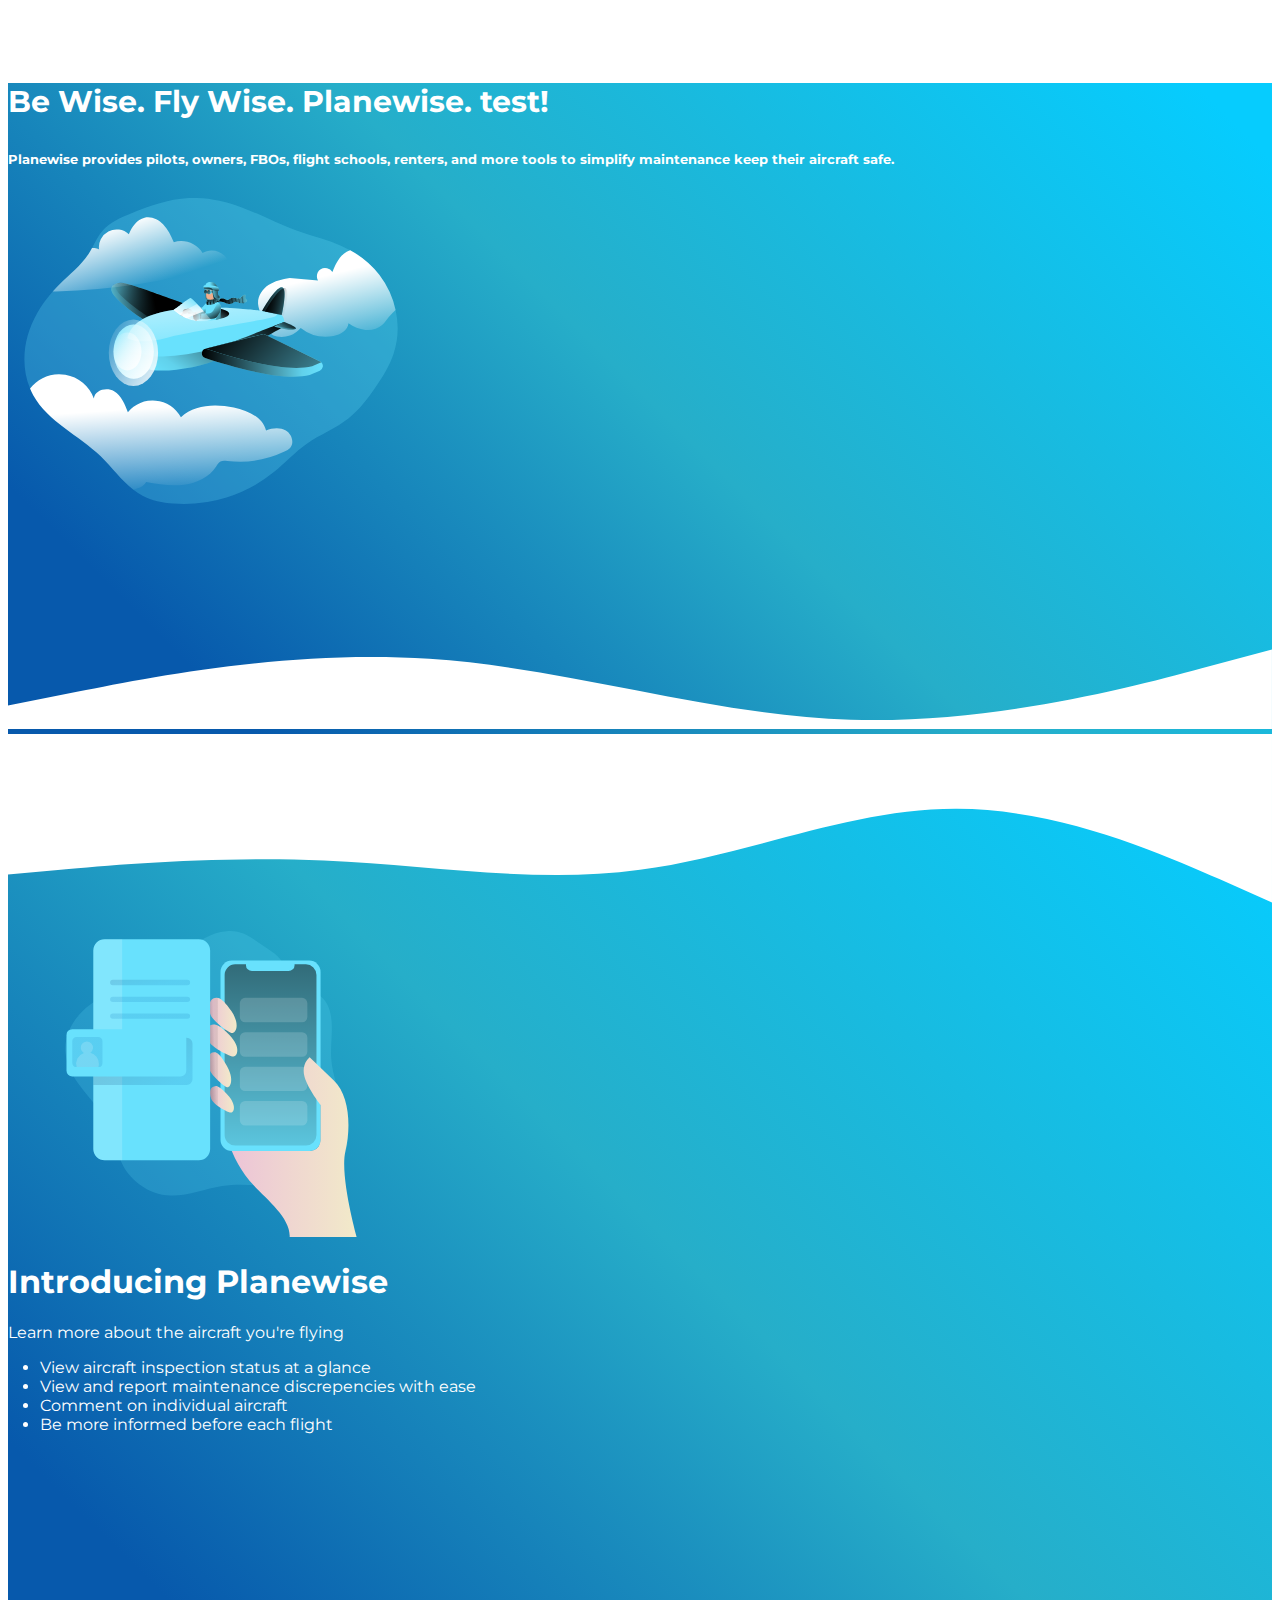
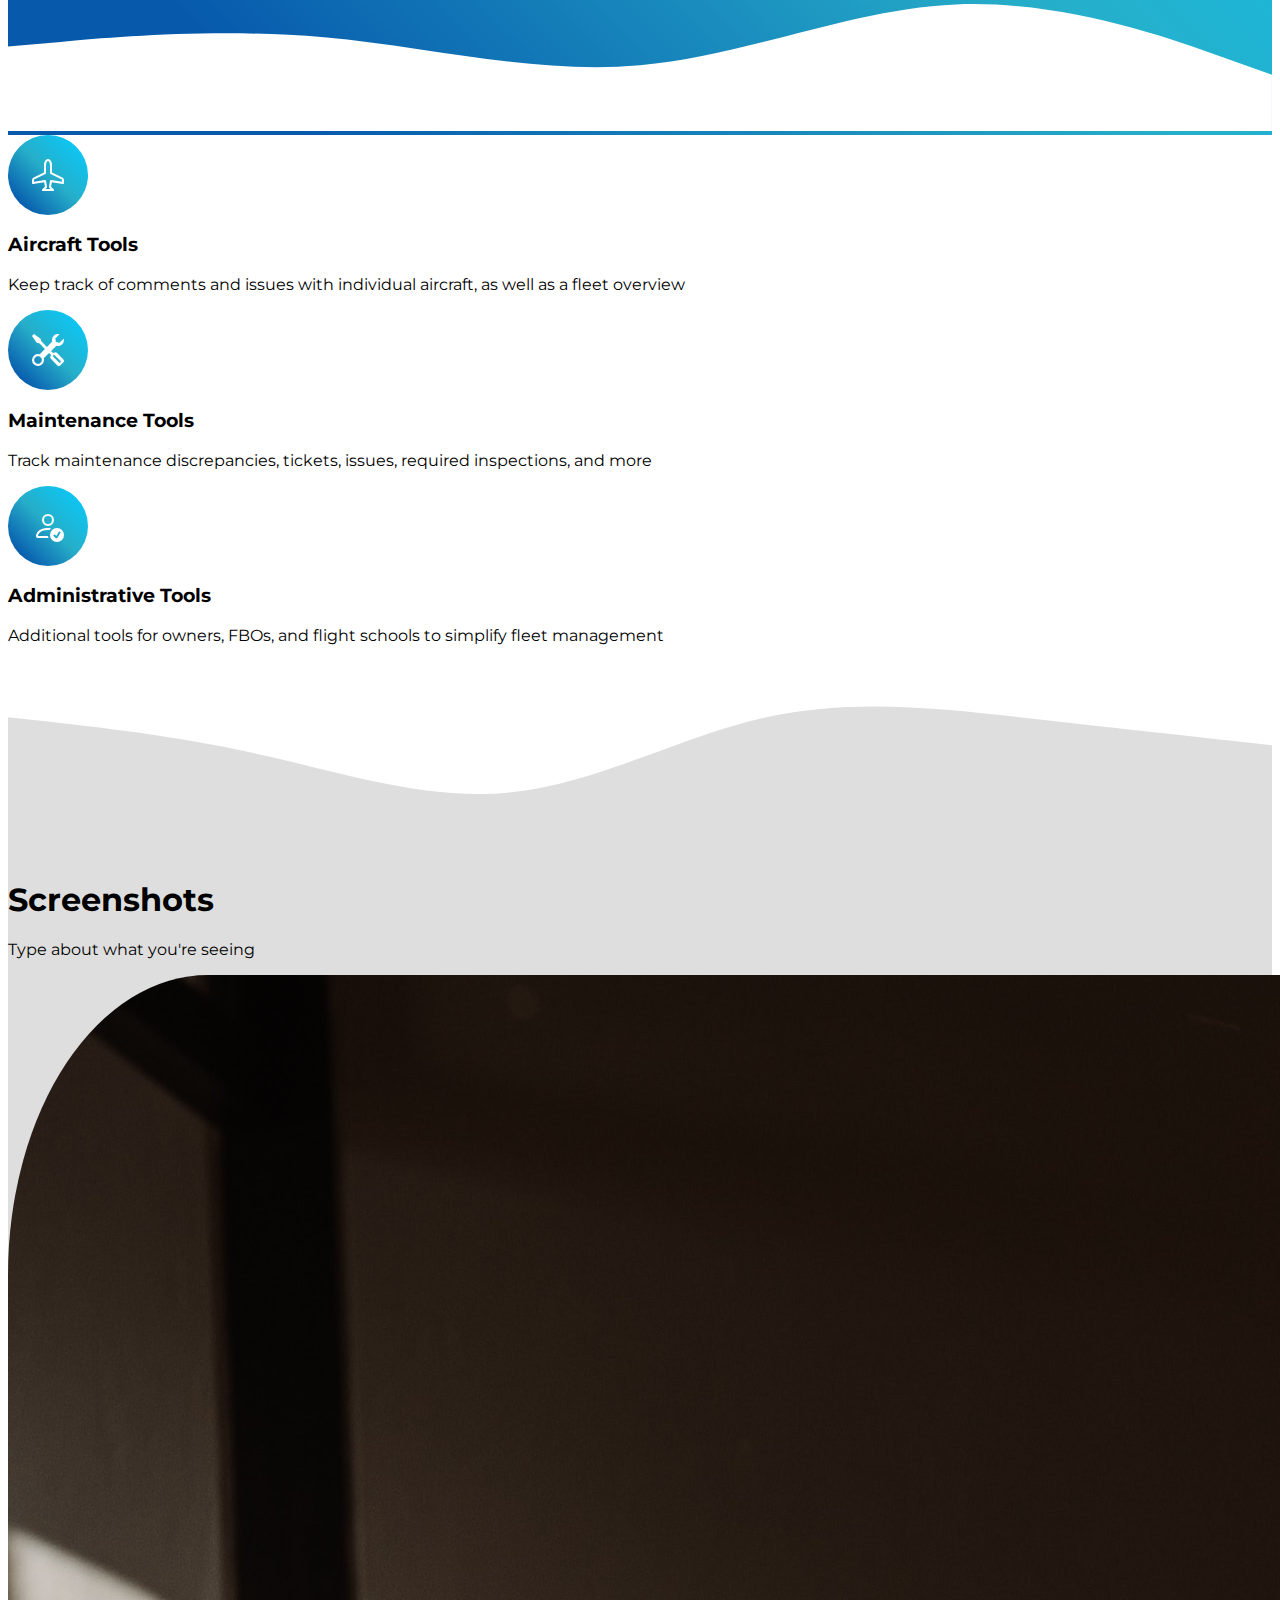
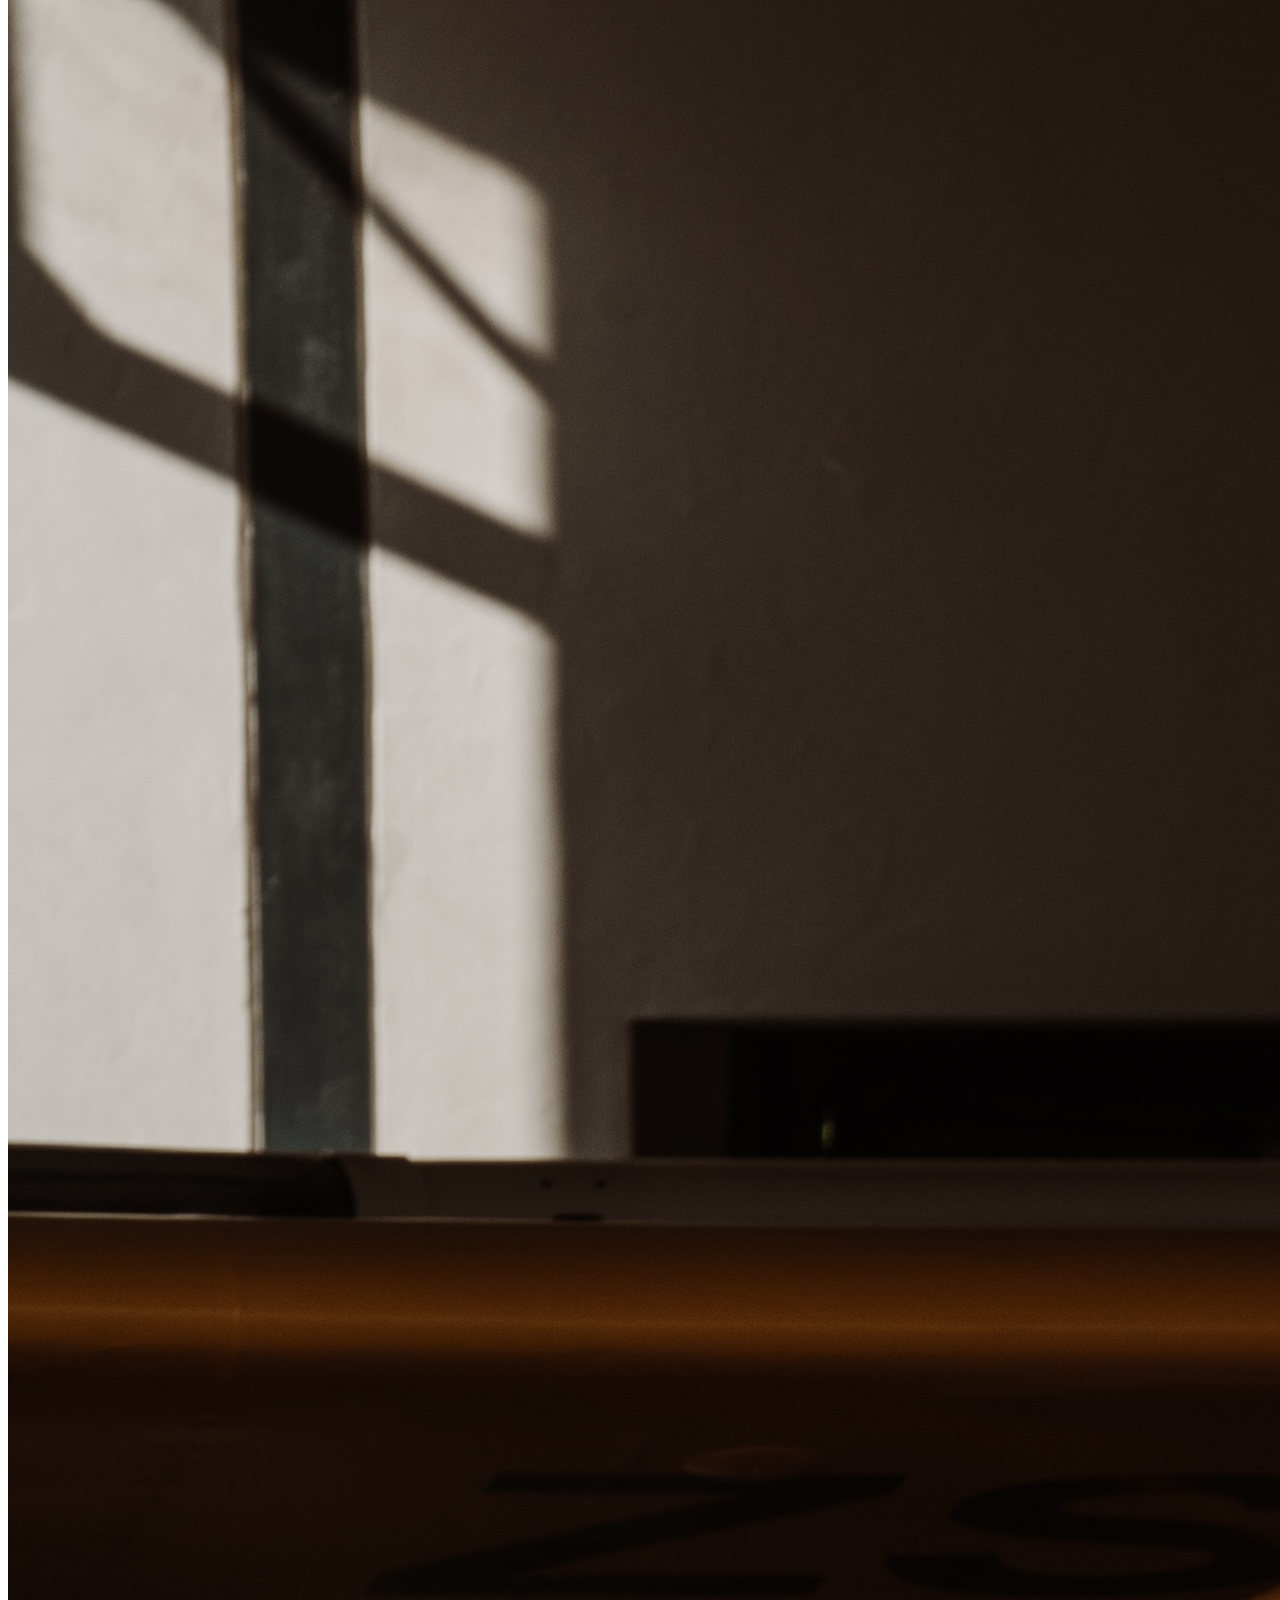
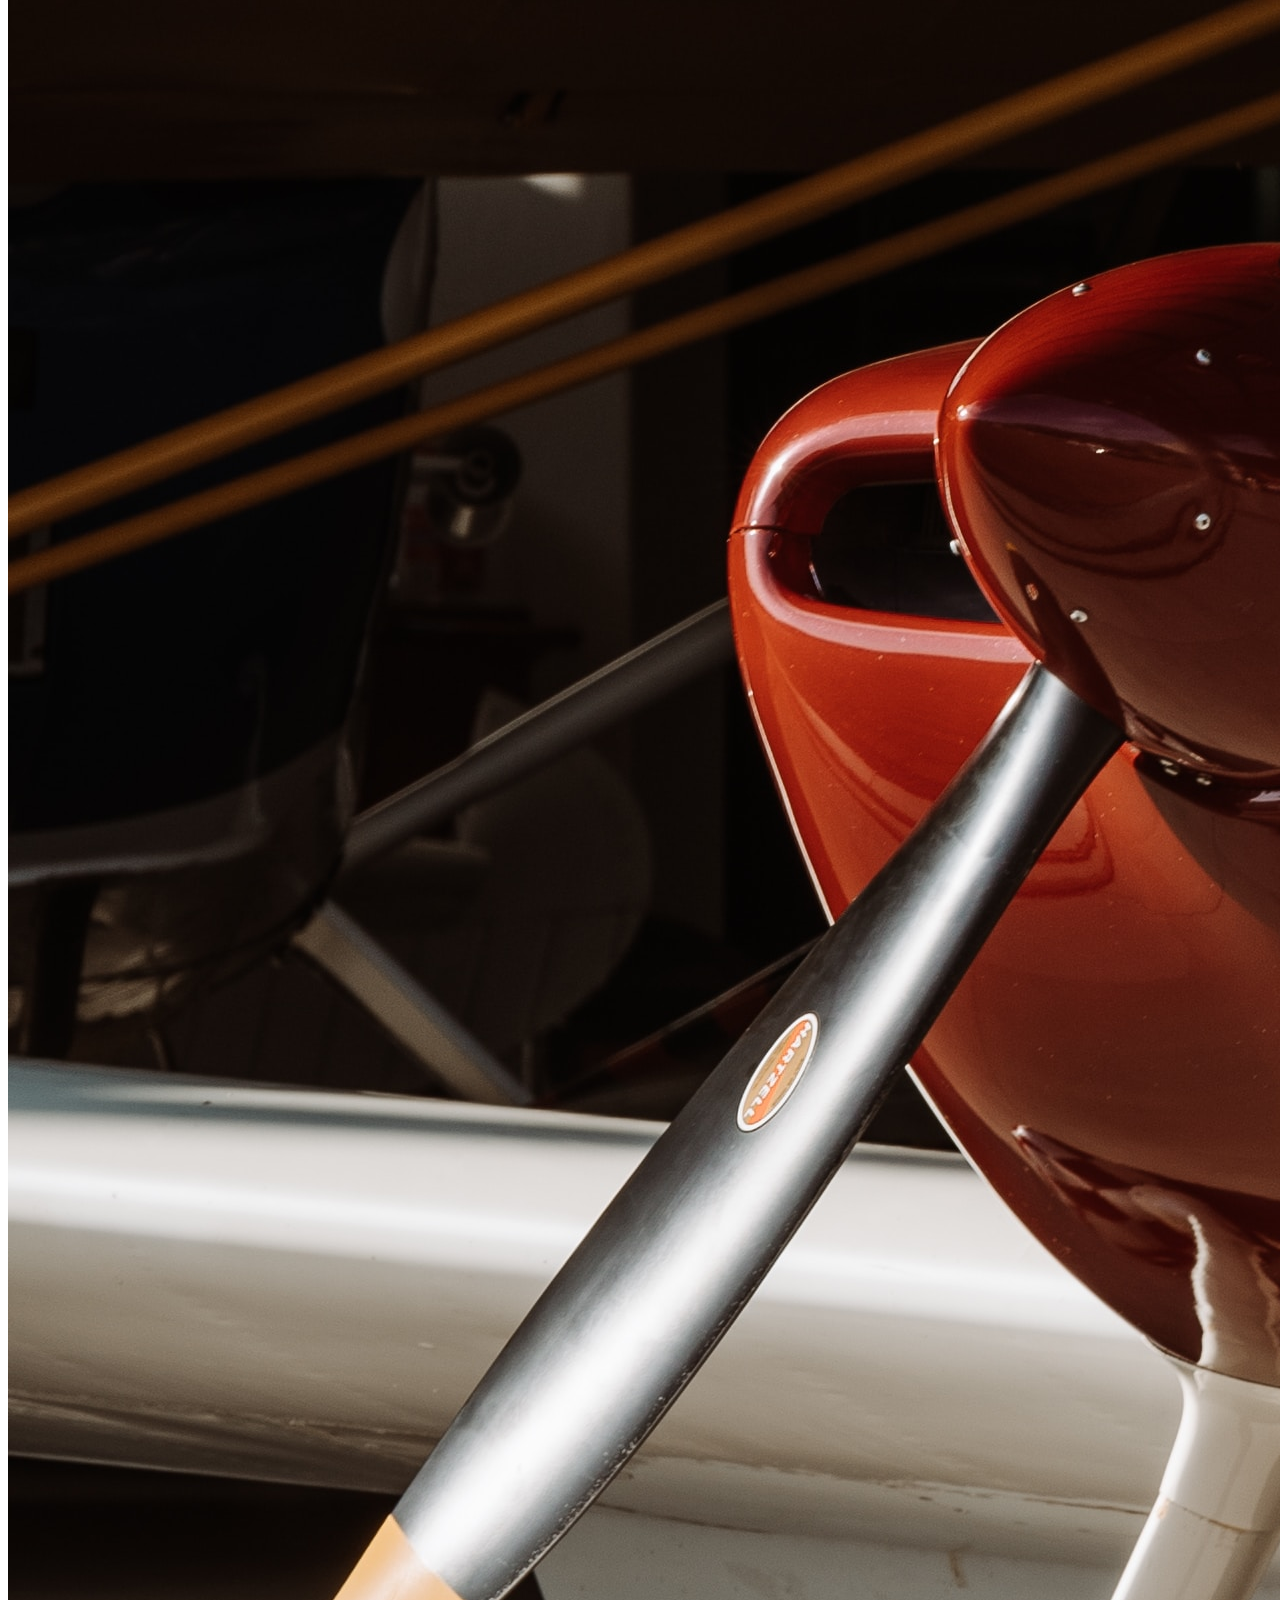
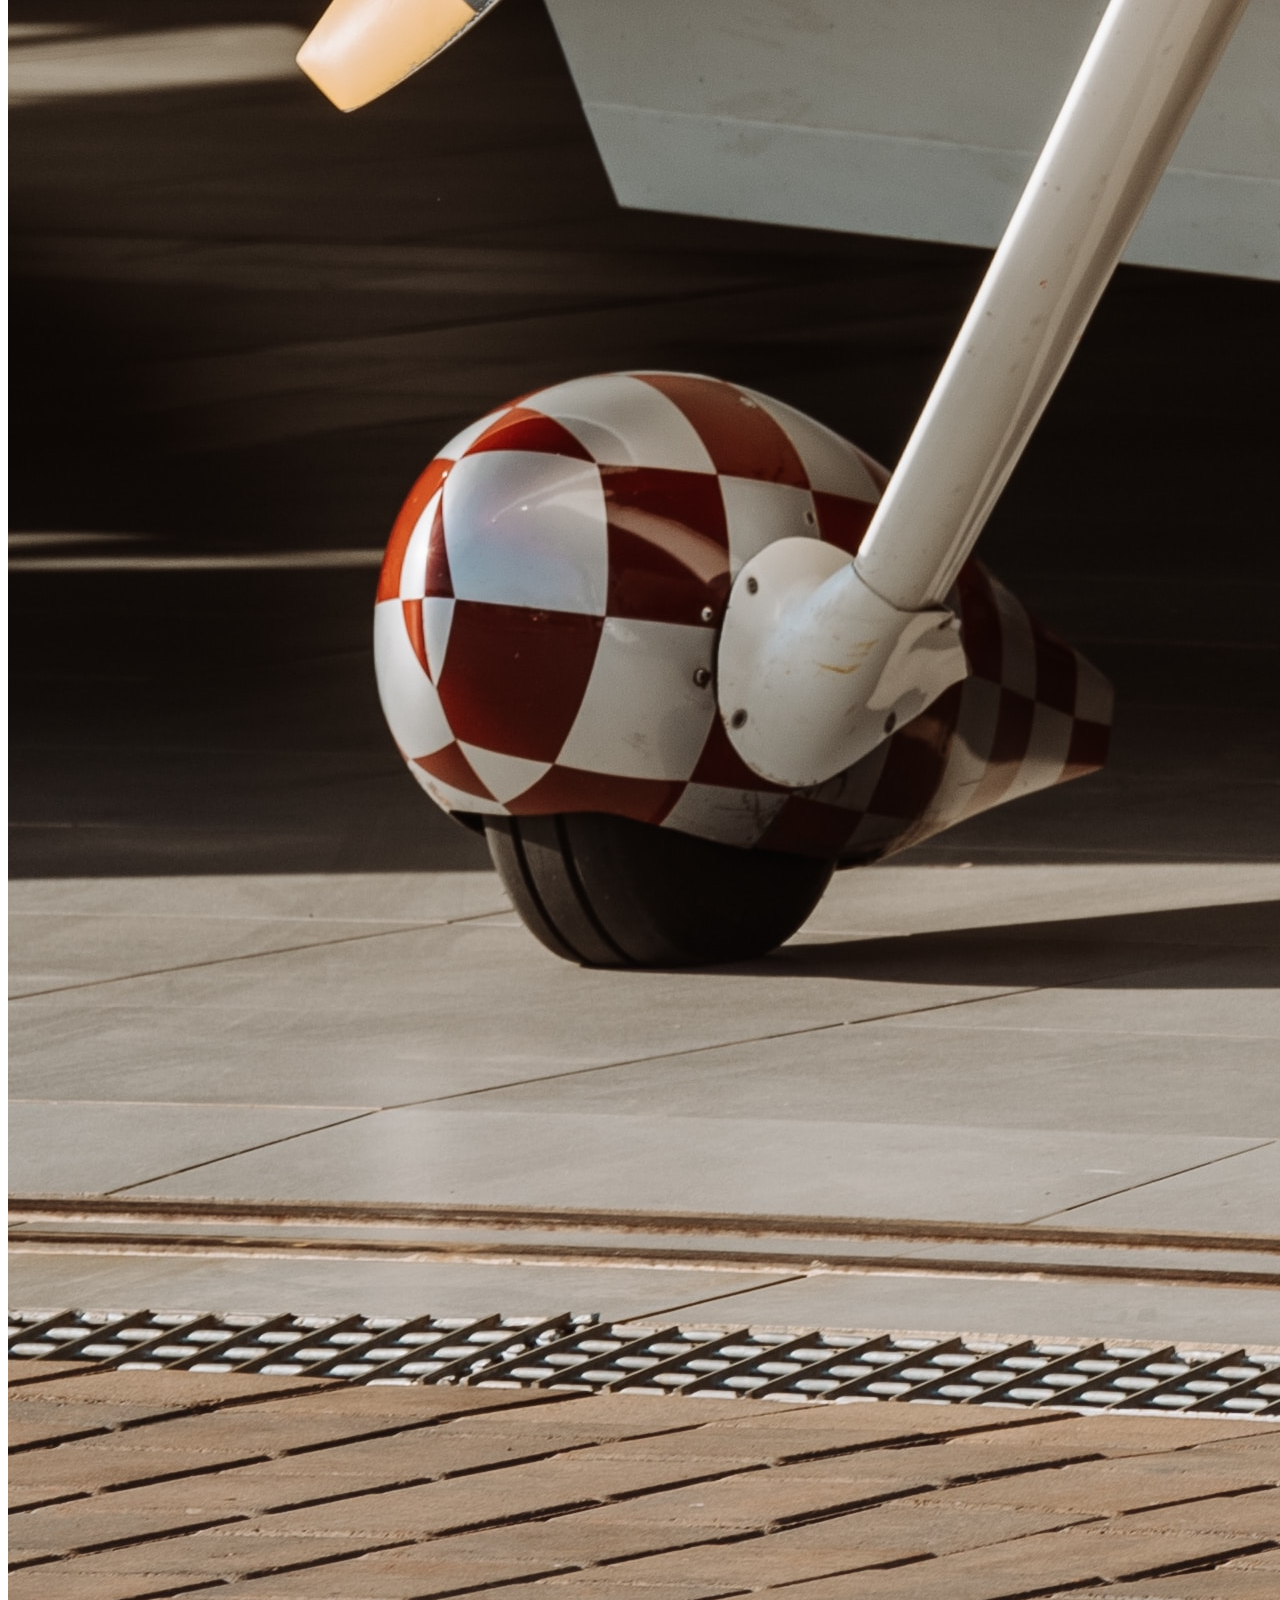
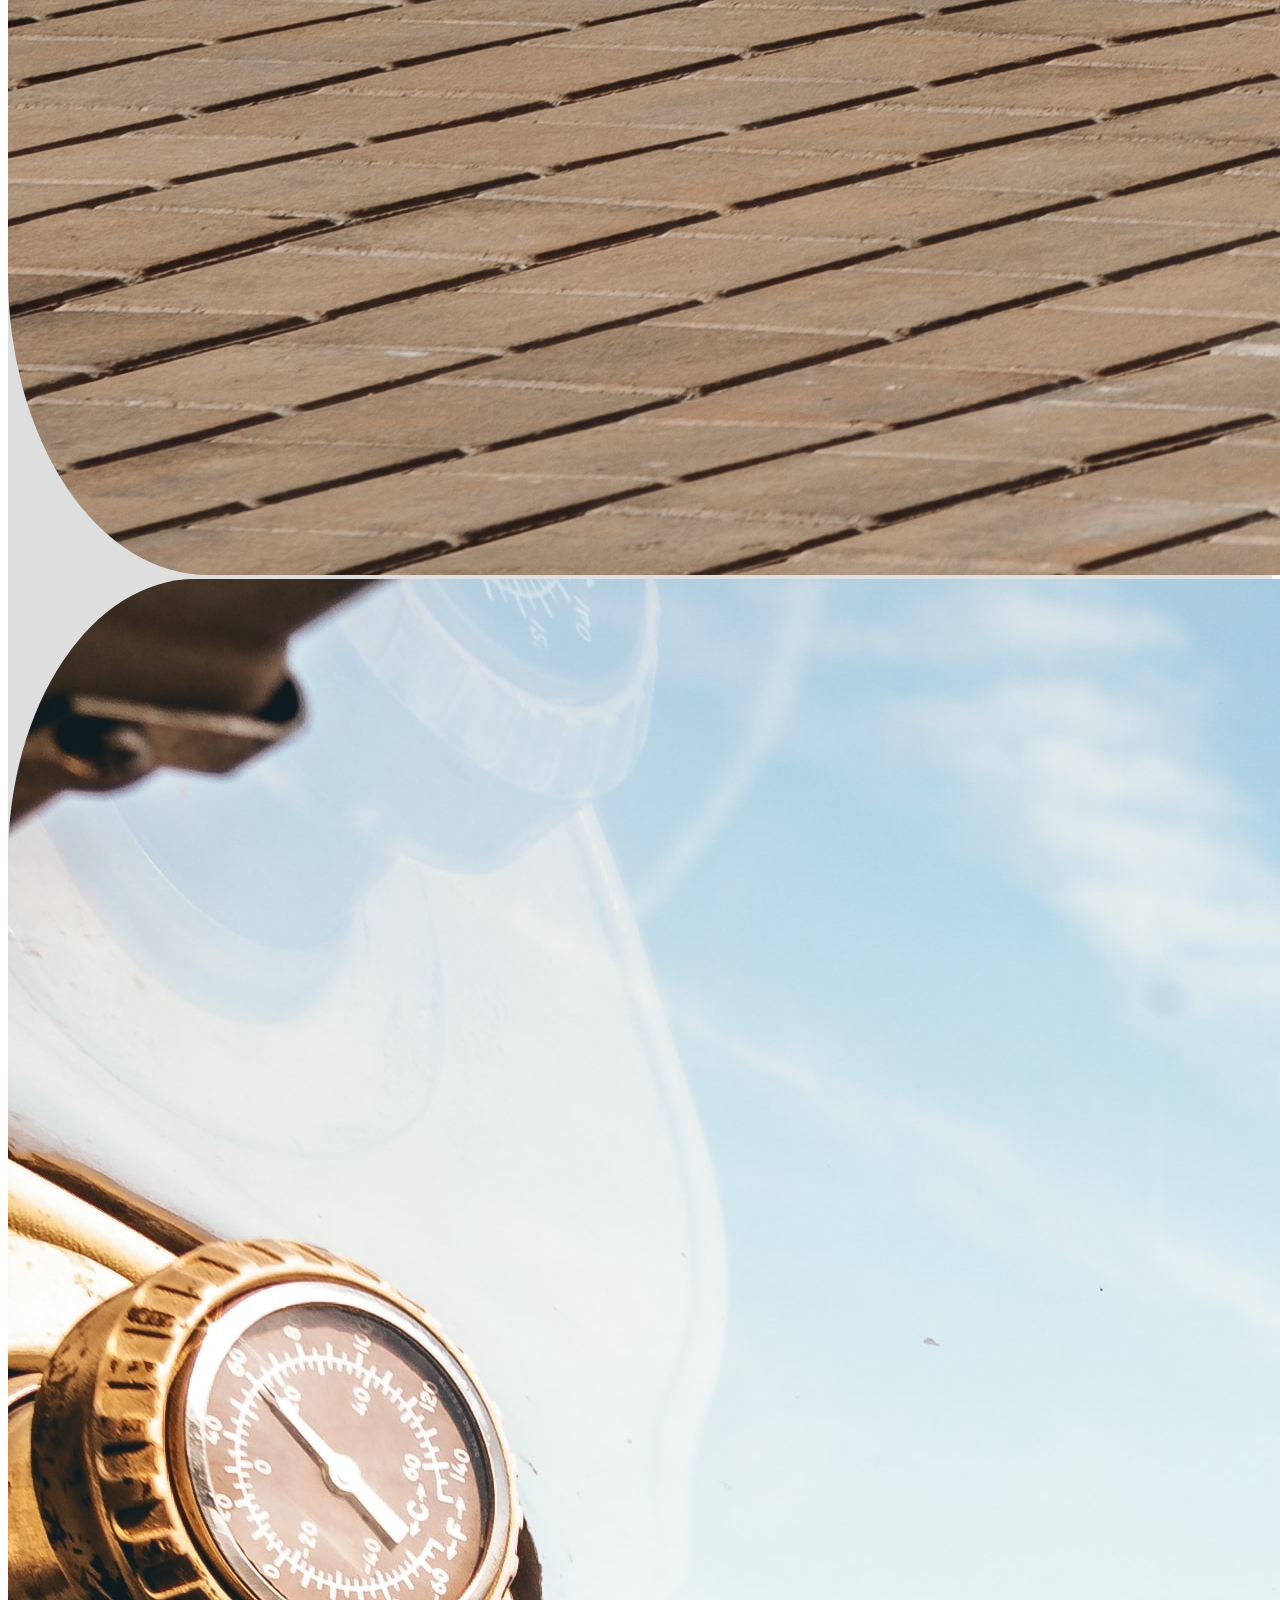
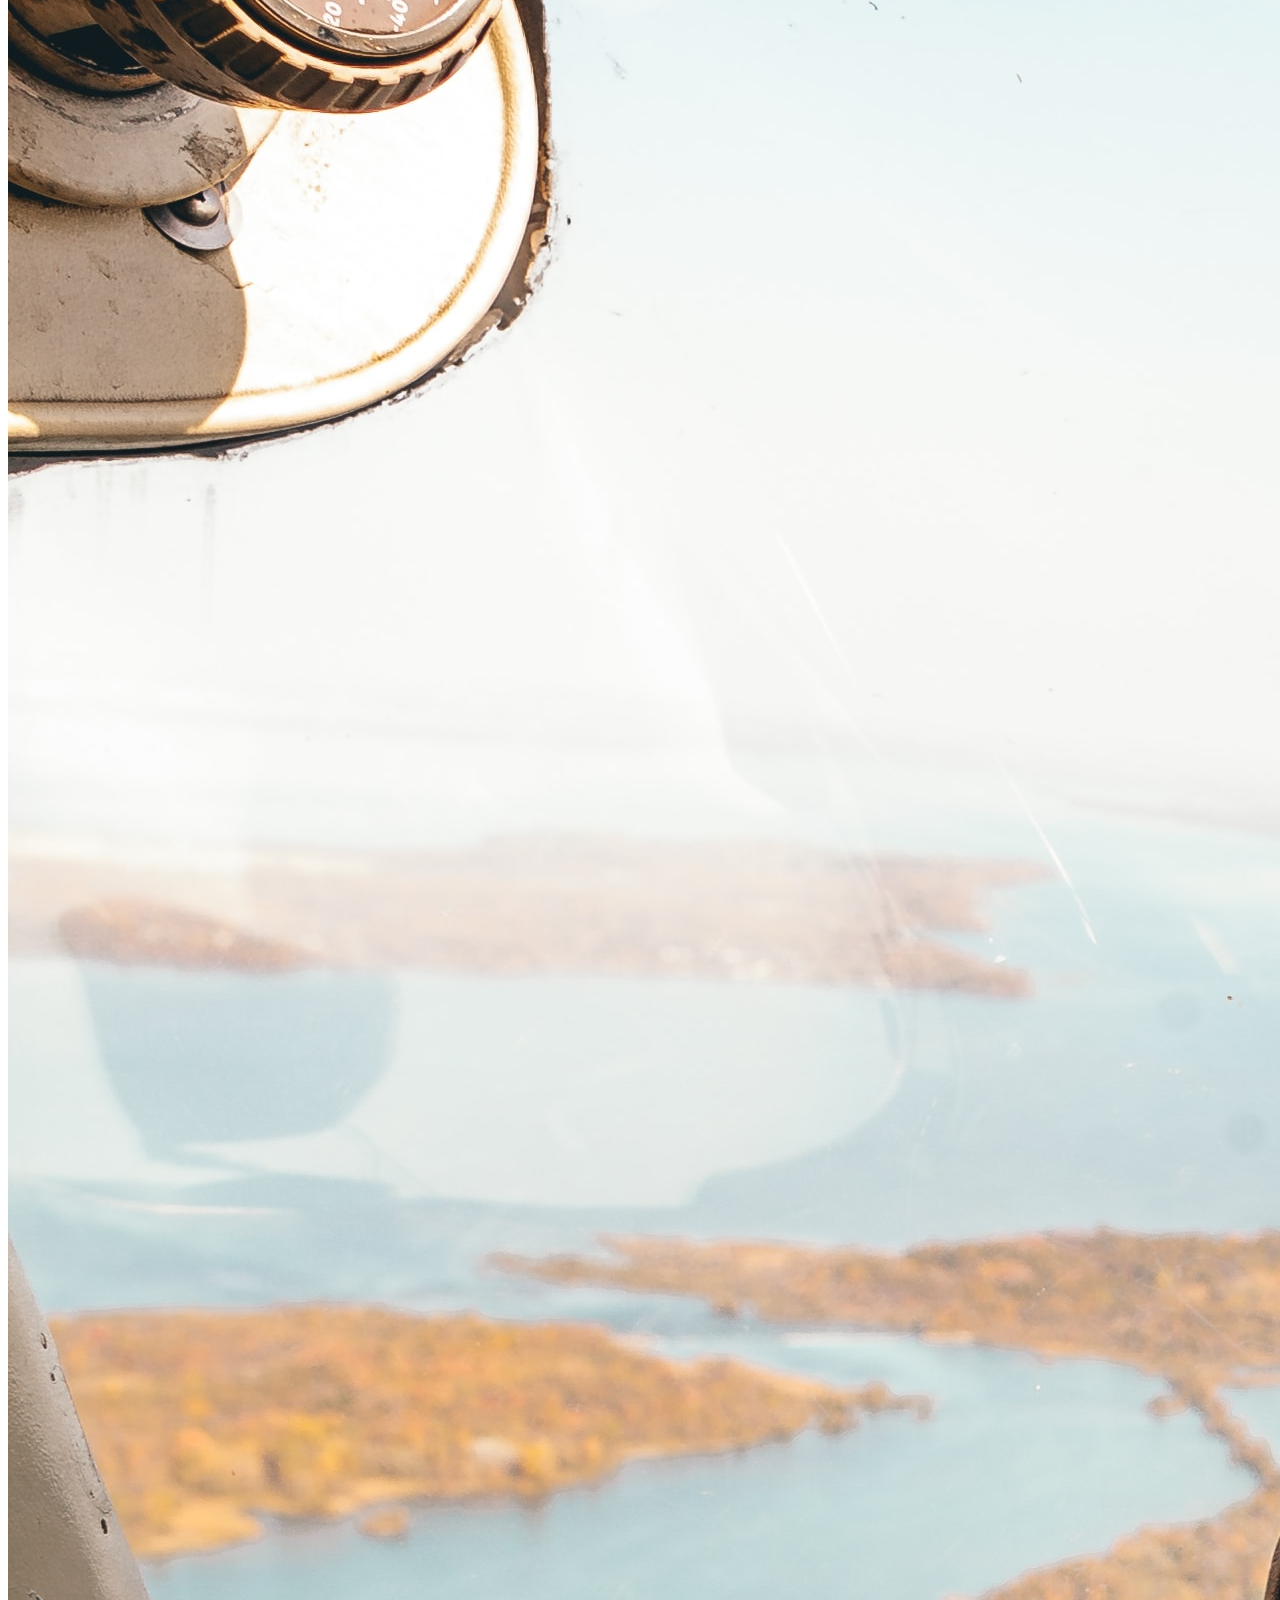
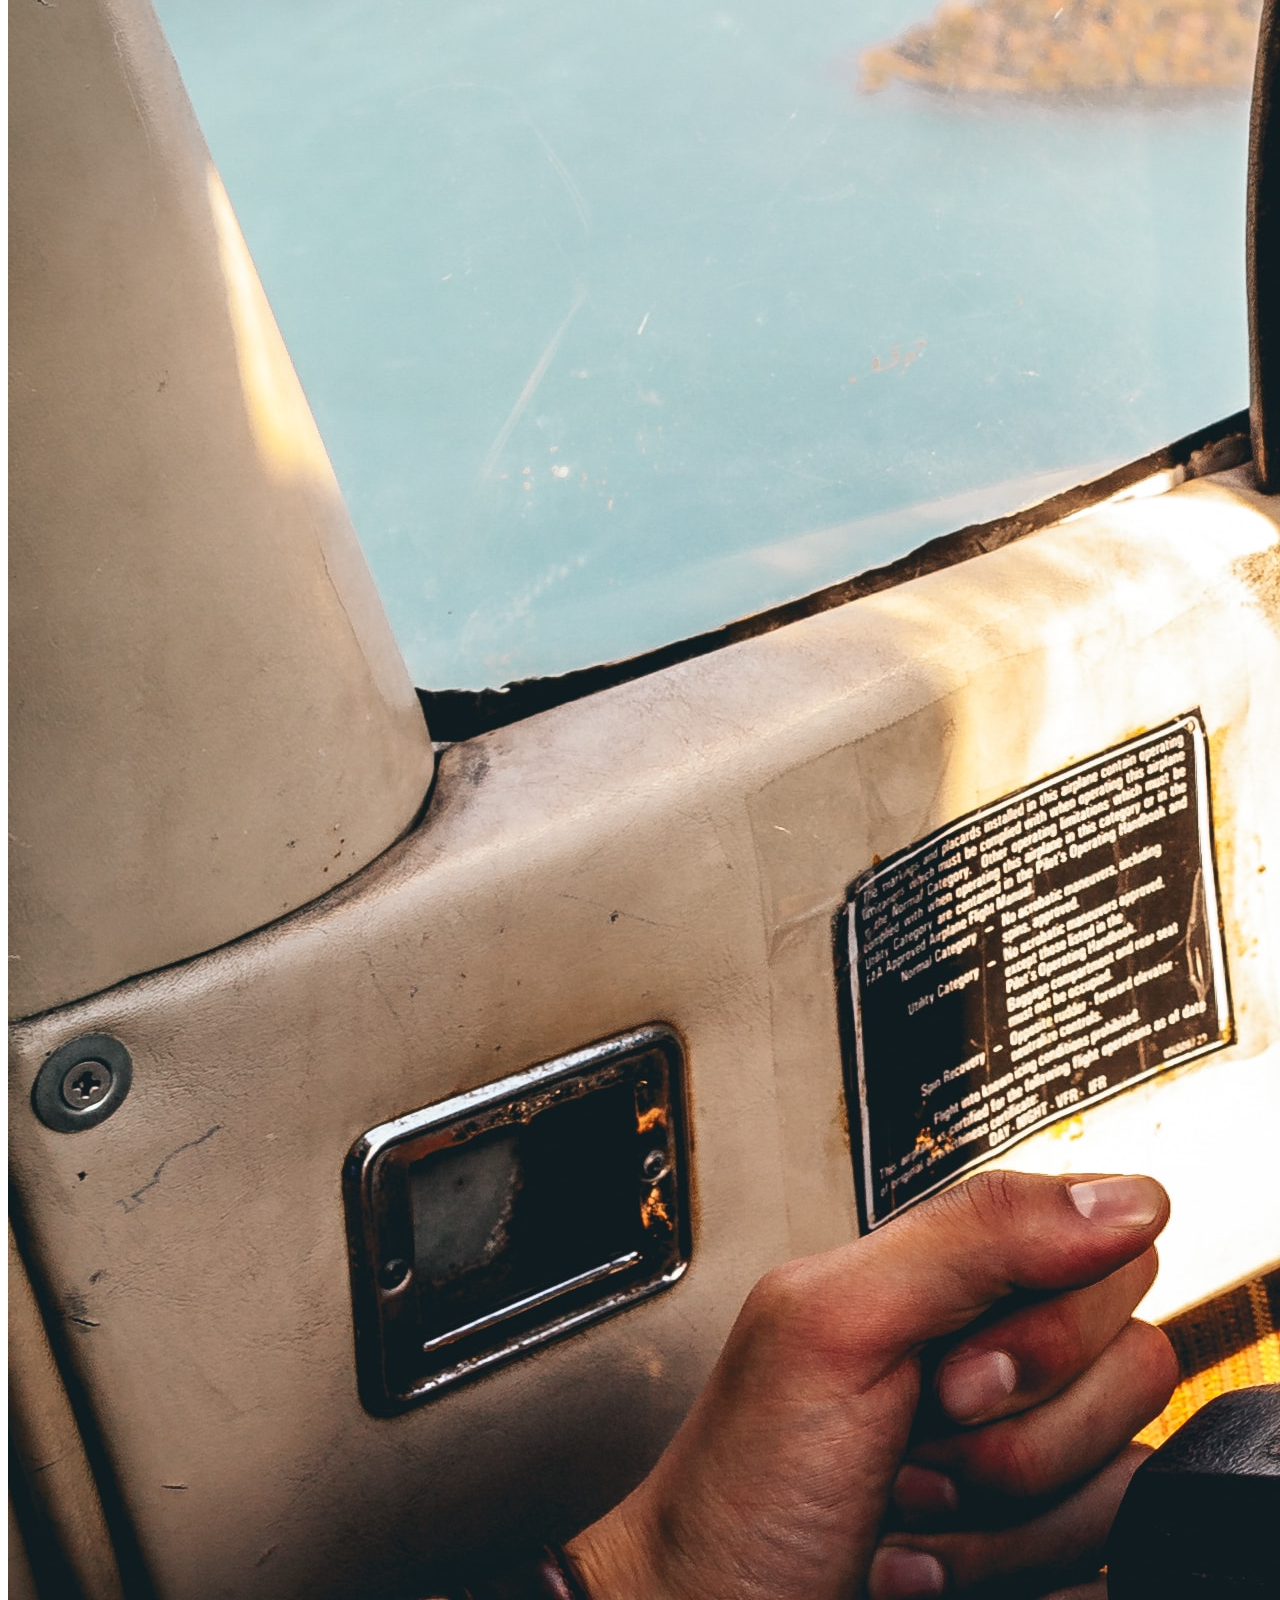
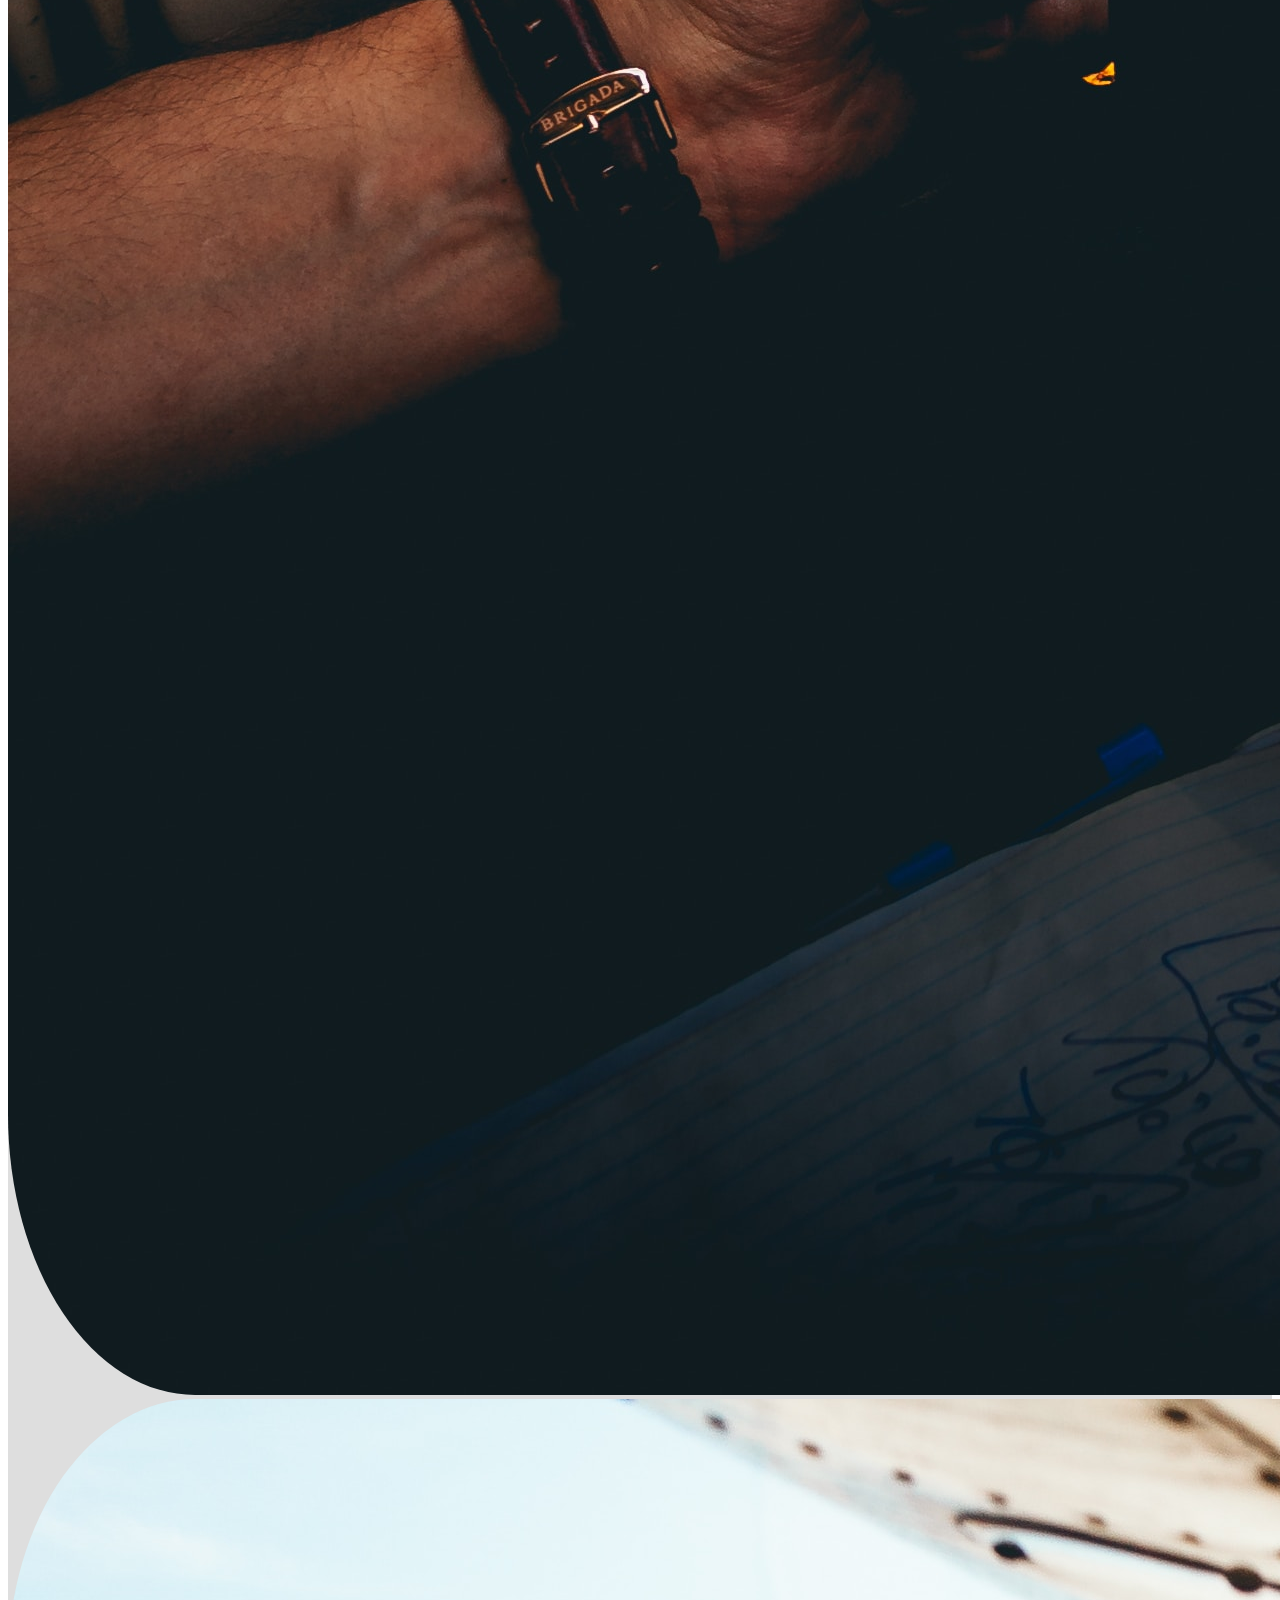
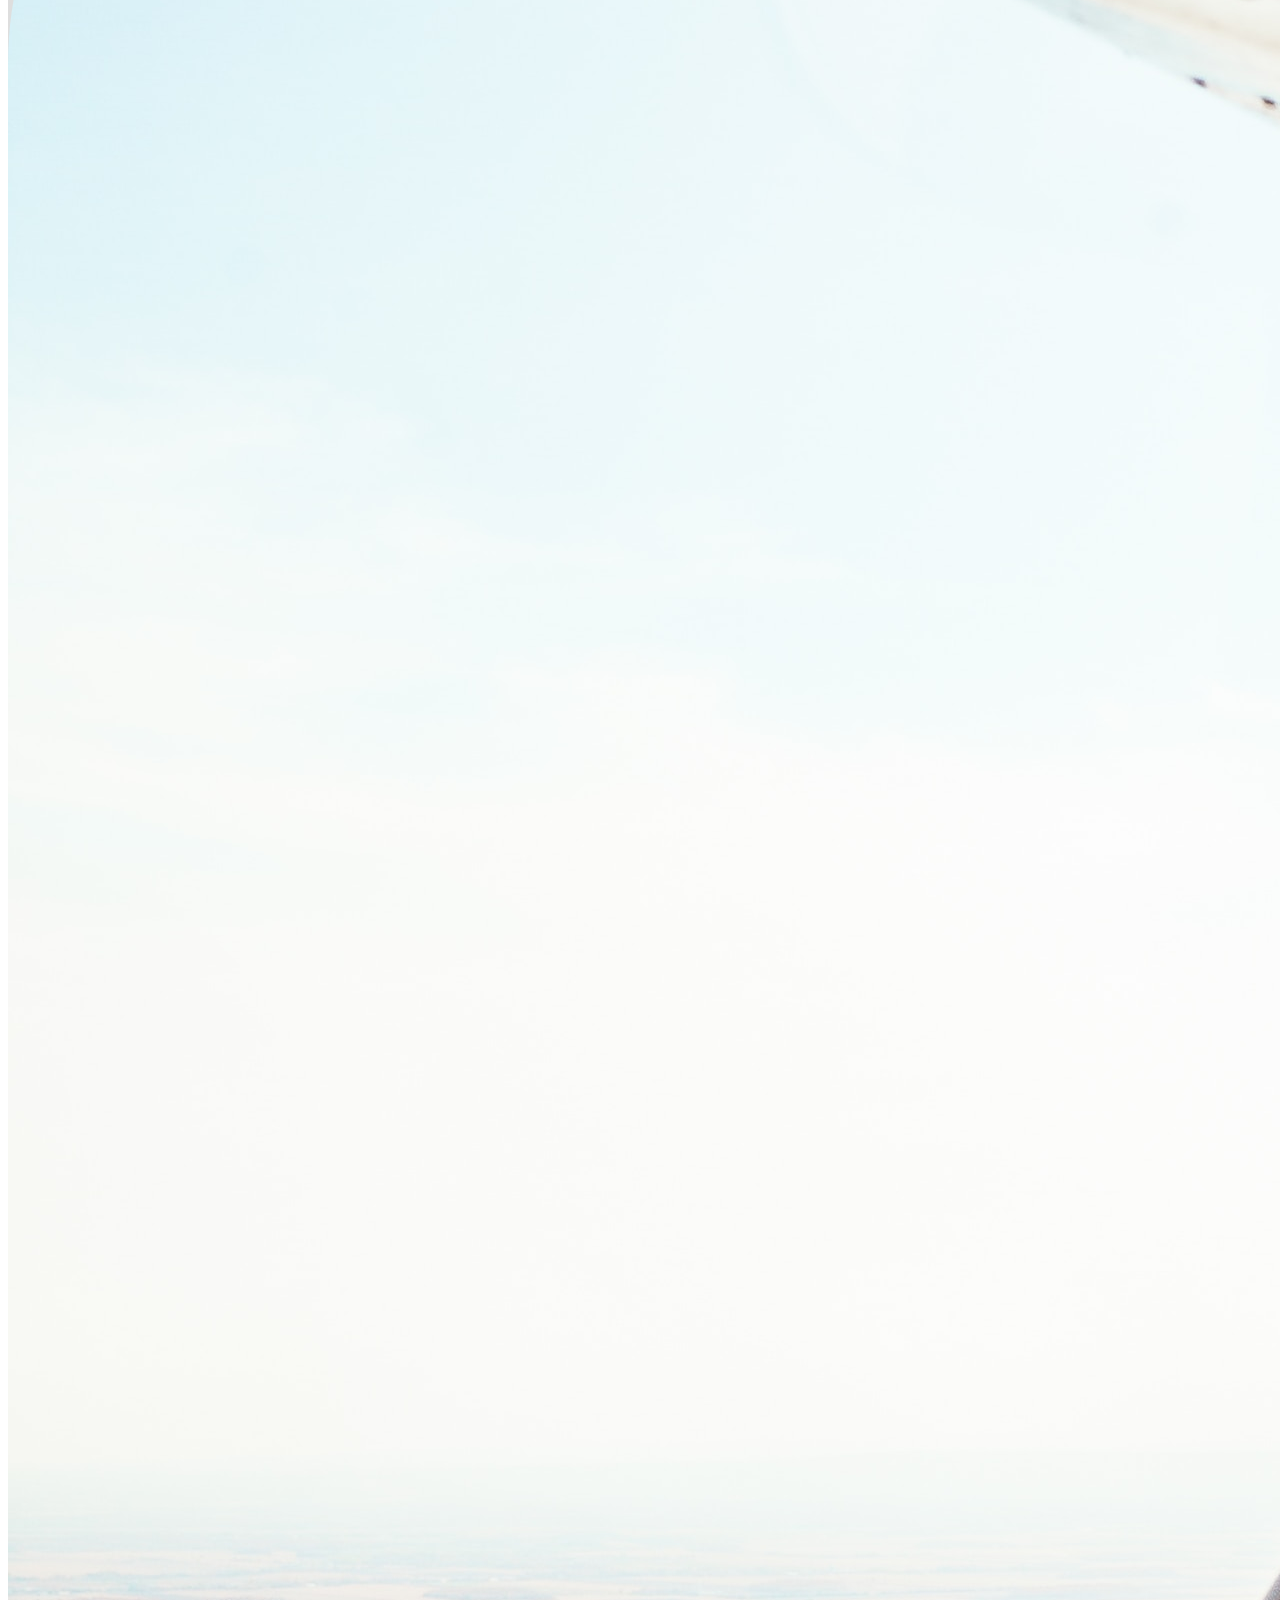
==== index.html @ f1210a05 "Test to see if updates" ====
<!DOCTYPE html>
<html lang="en">

<head>
    <meta charset="UTF-8">
    <meta http-equiv="X-UA-Compatible" content="IE=edge">
    <meta name="viewport" content="width=device-width, initial-scale=1.0">
    <title>Planewise</title>
    <link href="https://cdn.jsdelivr.net/npm/bootstrap@5.3.0-alpha3/dist/css/bootstrap.min.css" rel="stylesheet"
        integrity="sha384-KK94CHFLLe+nY2dmCWGMq91rCGa5gtU4mk92HdvYe+M/SXH301p5ILy+dN9+nJOZ" crossorigin="anonymous">
    <link rel="stylesheet" href="styles.css" />
    <link rel="preconnect" href="https://fonts.googleapis.com">
    <link rel="preconnect" href="https://fonts.gstatic.com" crossorigin>
    <link href="https://fonts.googleapis.com/css2?family=Montserrat:wght@300&display=swap" rel="stylesheet">
    <link href="https://fonts.googleapis.com/icon?family=Material+Icons" rel="stylesheet">

</head>

<body>
    <nav class="navbar navbar-expand-lg bg-body-tertiary fixed-top">
        <div class="container">
            <a class="navbar-brand" href="#">Planewise</a>
            <!-- <button class="navbar-toggler" type="button" data-bs-toggle="collapse" data-bs-target="#navbarNav"
                aria-controls="navbarNav" aria-expanded="false" aria-label="Toggle navigation">
                <span class="navbar-toggler-icon"></span>
            </button>
            <div class="collapse navbar-collapse justify-content-end" id="navbarNav">
                <ul class="navbar-nav">
                    <li class="nav-item">
                        <a class="nav-link active" aria-current="page" href="#">Home</a>
                    </li>
                    <li class="nav-item">
                        <a class="nav-link" href="#">Features</a>
                    </li>
                    <li class="nav-item">
                        <a class="nav-link" href="#">Pricing</a>
                    </li>
                    <li class="nav-item">
                        <a class="nav-link" href="#">About</a>
                    </li>
                </ul>
            </div> -->
            <!-- Insert Image Here-->
        </div>
    </nav>


    <header class="page-header gradient">
        <div class="container pt-3">
            <div class="row align-items-center justify-content-center">
                <div class="col-md-5">
                    <h2>Be Wise. Fly Wise. Planewise. test!</h2>
                    <h6>Planewise provides pilots, owners, FBOs, flight schools, renters, and more tools to simplify maintenance keep their aircraft safe.</h6>

                    <!-- <button type="button" class="btn btn-outline-light btn-lg">Temp Button</button> -->
                </div>
                <div class="col-md-5"><img src="Assets/Pilot_Monochromatic.svg" alt="Pilot stock image"></div>
            </div>
        </div>
        <svg xmlns="http://www.w3.org/2000/svg" viewBox="0 0 1440 250">
            <path fill="#ffffff" fill-opacity="1"
                d="M0,224L80,208C160,192,320,160,480,170.7C640,181,800,235,960,240C1120,245,1280,203,1360,181.3L1440,160L1440,320L1360,320C1280,320,1120,320,960,320C800,320,640,320,480,320C320,320,160,320,80,320L0,320Z">
            </path>
        </svg>
    </header>

    <!-- <section class="coreFeatures">
        <div class="container">
            <div class="row align-items-center justify-content-center">
                <ul>
                    <li style="display:inline">Feature 1</li>
                    <li style="display:inline">Feature 2</li>
                    <li style="display:inline">Feature 3</li>
                    <li style="display:inline">Feature 4</li>

                </ul> 
                <p>Image will go here</p>
            </div>
        </div>

    </section> -->

    <section class="features gradient">
        <svg xmlns="http://www.w3.org/2000/svg" viewBox="0 0 1440 220">
            <path fill="#ffffff" fill-opacity="1"
                d="M0,160L60,154.7C120,149,240,139,360,144C480,149,600,171,720,154.7C840,139,960,85,1080,85.3C1200,85,1320,139,1380,165.3L1440,192L1440,0L1380,0C1320,0,1200,0,1080,0C960,0,840,0,720,0C600,0,480,0,360,0C240,0,120,0,60,0L0,0Z">
            </path>
        </svg>
        <div class="container">
            <div class="row align-items-center">
                <div class="col-md-6"><img src="Assets/phone.svg" alt="Phone Clip Art"></div>
                <div class="col-md-6">
                    <h1>Introducing Planewise</h1>
                    <p>Learn more about the aircraft you're flying</p>
                    <ul>
                        <li>View aircraft inspection status at a glance</li>
                        <li>View and report maintenance discrepencies with ease</li>
                        <li>Comment on individual aircraft</li>
                        <li>Be more informed before each flight</li>
                    </ul>
                </div>
            </div>
        </div>
        <svg xmlns="http://www.w3.org/2000/svg" viewBox="0 0 1440 320">
            <path fill="#ffffff" fill-opacity="1"
                d="M0,224L60,218.7C120,213,240,203,360,213.3C480,224,600,256,720,245.3C840,235,960,181,1080,176C1200,171,1320,213,1380,234.7L1440,256L1440,320L1380,320C1320,320,1200,320,1080,320C960,320,840,320,720,320C600,320,480,320,360,320C240,320,120,320,60,320L0,320Z">
            </path>
        </svg>
        </svg>
    </section>

    <section class="icons">
        <div class="container">
            <div class="row text-center">
                <div class="col-md-4">
                    <div class="icon gradient mb-4">
                        <svg xmlns="http://www.w3.org/2000/svg" width="32" height="32" fill="currentColor"
                            class="bi bi-airplane" viewBox="0 0 16 16">
                            <path
                                d="M6.428 1.151C6.708.591 7.213 0 8 0s1.292.592 1.572 1.151C9.861 1.73 10 2.431 10 3v3.691l5.17 2.585a1.5 1.5 0 0 1 .83 1.342V12a.5.5 0 0 1-.582.493l-5.507-.918-.375 2.253 1.318 1.318A.5.5 0 0 1 10.5 16h-5a.5.5 0 0 1-.354-.854l1.319-1.318-.376-2.253-5.507.918A.5.5 0 0 1 0 12v-1.382a1.5 1.5 0 0 1 .83-1.342L6 6.691V3c0-.568.14-1.271.428-1.849Zm.894.448C7.111 2.02 7 2.569 7 3v4a.5.5 0 0 1-.276.447l-5.448 2.724a.5.5 0 0 0-.276.447v.792l5.418-.903a.5.5 0 0 1 .575.41l.5 3a.5.5 0 0 1-.14.437L6.708 15h2.586l-.647-.646a.5.5 0 0 1-.14-.436l.5-3a.5.5 0 0 1 .576-.411L15 11.41v-.792a.5.5 0 0 0-.276-.447L9.276 7.447A.5.5 0 0 1 9 7V3c0-.432-.11-.979-.322-1.401C8.458 1.159 8.213 1 8 1c-.213 0-.458.158-.678.599Z" />
                        </svg>
                    </div>
                    <h3>Aircraft Tools</h3>
                    <p>Keep track of comments and issues with individual aircraft, as well as a fleet overview</p>
                </div>
                <div class="col-md-4">
                    <div class="icon gradient mb-4">
                        <svg xmlns="http://www.w3.org/2000/svg" width="32" height="32" fill="currentColor"
                            class="bi bi-tools" viewBox="0 0 16 16">
                            <path
                                d="M1 0 0 1l2.2 3.081a1 1 0 0 0 .815.419h.07a1 1 0 0 1 .708.293l2.675 2.675-2.617 2.654A3.003 3.003 0 0 0 0 13a3 3 0 1 0 5.878-.851l2.654-2.617.968.968-.305.914a1 1 0 0 0 .242 1.023l3.27 3.27a.997.997 0 0 0 1.414 0l1.586-1.586a.997.997 0 0 0 0-1.414l-3.27-3.27a1 1 0 0 0-1.023-.242L10.5 9.5l-.96-.96 2.68-2.643A3.005 3.005 0 0 0 16 3c0-.269-.035-.53-.102-.777l-2.14 2.141L12 4l-.364-1.757L13.777.102a3 3 0 0 0-3.675 3.68L7.462 6.46 4.793 3.793a1 1 0 0 1-.293-.707v-.071a1 1 0 0 0-.419-.814L1 0Zm9.646 10.646a.5.5 0 0 1 .708 0l2.914 2.915a.5.5 0 0 1-.707.707l-2.915-2.914a.5.5 0 0 1 0-.708ZM3 11l.471.242.529.026.287.445.445.287.026.529L5 13l-.242.471-.026.529-.445.287-.287.445-.529.026L3 15l-.471-.242L2 14.732l-.287-.445L1.268 14l-.026-.529L1 13l.242-.471.026-.529.445-.287.287-.445.529-.026L3 11Z" />
                        </svg>
                    </div>
                    <h3>Maintenance Tools</h3>
                    <p>Track maintenance discrepancies, tickets, issues, required inspections, and more</p>
                </div>
                <div class="col-md-4">
                    <div class="icon gradient mb-4">
                        <svg xmlns="http://www.w3.org/2000/svg" width="32" height="32" fill="currentColor"
                            class="bi bi-person-check" viewBox="0 0 16 16">
                            <path
                                d="M12.5 16a3.5 3.5 0 1 0 0-7 3.5 3.5 0 0 0 0 7Zm1.679-4.493-1.335 2.226a.75.75 0 0 1-1.174.144l-.774-.773a.5.5 0 0 1 .708-.708l.547.548 1.17-1.951a.5.5 0 1 1 .858.514ZM11 5a3 3 0 1 1-6 0 3 3 0 0 1 6 0ZM8 7a2 2 0 1 0 0-4 2 2 0 0 0 0 4Z" />
                            <path
                                d="M8.256 14a4.474 4.474 0 0 1-.229-1.004H3c.001-.246.154-.986.832-1.664C4.484 10.68 5.711 10 8 10c.26 0 .507.009.74.025.226-.341.496-.65.804-.918C9.077 9.038 8.564 9 8 9c-5 0-6 3-6 4s1 1 1 1h5.256Z" />
                        </svg>
                    </div>
                    <h3>Administrative Tools</h3>
                    <p>Additional tools for owners, FBOs, and flight schools to simplify fleet management</p>
                </div>
            </div>

        </div>
    </section>

    <section class="gallery">
        <svg xmlns="http://www.w3.org/2000/svg" viewBox="0 0 1440 220">
            <path fill="#ffffff" fill-opacity="1"
                d="M0,64L48,69.3C96,75,192,85,288,106.7C384,128,480,160,576,149.3C672,139,768,85,864,64C960,43,1056,53,1152,64C1248,75,1344,85,1392,90.7L1440,96L1440,0L1392,0C1344,0,1248,0,1152,0C1056,0,960,0,864,0C768,0,672,0,576,0C480,0,384,0,288,0C192,0,96,0,48,0L0,0Z">
            </path>
        </svg>
        <div class="container">
            <div class="row">
                <div class="col-md-10">
                    <h1>Screenshots</h1>
                    <p>
                        Type about what you're seeing
                    </p>
                </div>
            </div>
            <div class="row my-3 g-3">
                <div class="col-md-4"><img src="Assets/jared-watney-2b6KgwY3SlA-unsplash.jpg" alt="Gallery Image 1"
                        class="img-fluid"></div>
                <div class="col-md-4"><img src="Assets/william-topa-7_4bU5tHRLQ-unsplash.jpg" alt="Gallery Image 1"
                        class="img-fluid"></div>
                <div class="col-md-4"><img src="Assets/william-topa-URUsoHZfCic-unsplash.jpg" alt="Gallery Image 1"
                        class="img-fluid"></div>
            </div>
        </div>
        <svg xmlns="http://www.w3.org/2000/svg" viewBox="0 0 1440 220">
            <path fill="#ffffff" fill-opacity="1"
                d="M0,64L48,69.3C96,75,192,85,288,106.7C384,128,480,160,576,149.3C672,139,768,85,864,64C960,43,1056,53,1152,64C1248,75,1344,85,1392,90.7L1440,96L1440,320L1392,320C1344,320,1248,320,1152,320C1056,320,960,320,864,320C768,320,672,320,576,320C480,320,384,320,288,320C192,320,96,320,48,320L0,320Z">
            </path>
        </svg>
    </section>

    <section class="services gradient">
        <svg xmlns="http://www.w3.org/2000/svg" viewBox="0 0 1440 200">
            <path fill="#ffffff" fill-opacity="1"
                d="M0,64L48,90.7C96,117,192,171,288,165.3C384,160,480,96,576,69.3C672,43,768,53,864,64C960,75,1056,85,1152,96C1248,107,1344,117,1392,122.7L1440,128L1440,0L1392,0C1344,0,1248,0,1152,0C1056,0,960,0,864,0C768,0,672,0,576,0C480,0,384,0,288,0C192,0,96,0,48,0L0,0Z">
            </path>
        </svg>
        <div class="container">
            <div class="row align-items-center justify-content-center">
                <div class="col-md-6">
                    <h1>Comments</h1>
                    <p>Keep an eye on pilot experiences and reports to keep your fleet in tip-top shape and your customers happy</p>
                </div>
                <div class="col-md-6"><img src="Assets/checklist.svg" alt="Checklist"></div>
                <div class="col-md-6"><img src="Assets/Smart phone data_Monochromatic.svg"
                        alt="Smartphone Data Clip Art"></div>
                <div class="col-md-6">
                    <h1>Trends</h1>
                    <p>Spot recurring issues with your aircraft or fleet</p>
                </div>
                <div class="col-md-6">
                    <h1>Data</h1>
                    <p>Use reports by pilots to tackle issues with aircraft before they become a costly repair or flight safety hazard</p>
                </div>
                <div class="col-md-6"><img src="Assets/Data Process_Two Color.svg" alt="Data Processing Clip Art"></div>

            </div>
        </div>
        <svg xmlns="http://www.w3.org/2000/svg" viewBox="0 0 1440 220">
            <path fill="#ffffff" fill-opacity="1"
                d="M0,64L48,90.7C96,117,192,171,288,165.3C384,160,480,96,576,69.3C672,43,768,53,864,64C960,75,1056,85,1152,96C1248,107,1344,117,1392,122.7L1440,128L1440,320L1392,320C1344,320,1248,320,1152,320C1056,320,960,320,864,320C768,320,672,320,576,320C480,320,384,320,288,320C192,320,96,320,48,320L0,320Z">
            </path>
        </svg>
    </section>


    <section class="contact">
        <div class="container">
            <div class="row">
                <div class="col-md-5">
                    <h1>Contact Us!</h1>
                    <p>Interested? Have any questions? <a href = "mailto: info@planewise.cc" style = "color:#1AA7EC"><b>Email us</b></a>
                        and we will get back to you!</p>
                    <!-- <div class="mb-3">
                        <label for="exampleFormControlInput1" class="form-label">Email address</label>
                        <input type="email" class="form-control" id="exampleFormControlInput1"
                            placeholder="name@example.com">
                    </div>
                    <div class="mb-3">
                        <label for="exampleFormControlTextarea1" class="form-label">Message:</label>
                        <textarea class="form-control" id="exampleFormControlTextarea1"
                            placeholder="Type your message here!" rows="3"></textarea>
                    </div> -->
                    <!-- <button type="button" class="btn btn-outline-primary">Send</button> -->
                </div>
                <div class="col-md-5">
                    <img src="Assets/Consulting_Two Color.svg" alt="Contact Image">
                </div>
            </div>
        </div>
    </section>

    <footer class="gradient">
        <div class="container-fluid text-center">
            <span>Made with &#10084; by <a href="https://planewiseapp.com"><b>Planewise</b></a>. Blue skies and
                tailwinds.</span>
        </div>
    </footer>

    <script src="https://cdn.jsdelivr.net/npm/bootstrap@5.3.0-alpha3/dist/js/bootstrap.bundle.min.js"
        integrity="sha384-ENjdO4Dr2bkBIFxQpeoTz1HIcje39Wm4jDKdf19U8gI4ddQ3GYNS7NTKfAdVQSZe"
        crossorigin="anonymous"></script>
</body>

</html>
---- styles.css ----
html,
body {
    height: 100%;
    font-size: 1rem;
    font-family: "Montserrat", sans-serif;
}


.gradient {
    background: rgb(7, 89, 172);
    background: linear-gradient(45deg, rgba(7, 89, 172, 1) 13%, rgba(38, 174, 201, 1) 51%, rgba(6, 204, 254, 1) 96%);
}

.page-header {
    margin-top: 3.5rem;
    font-size: 1.25rem;
    color: #ffffff;
}

/* .coreFeatures ul {
        display: flex;
        align-items: stretch;
        justify-content: space-between;
        width: 100%;
        margin: 0;
        padding-top: 2rem;
        padding-bottom: 3rem;
        
}

.coreFeatures ul li {
    padding-left: 2rem;
    background-image: url(../planewise/Assets/connecting_airports_black_24dp.svg);
    background-repeat: no-repeat;
} 
*/


.features {
    color: #ffffff;

}

.features ul {
    padding-left: 2rem;
}

.icon {
    color: #ffffff;
    height: 5rem;
    width: 5rem;
    font-size: 1.75rem;
    border-radius: 100%;
    display: inline-flex;
    align-items: center;
    justify-content: center;
}

.gallery {
    background-color: rgba(206, 206, 206, 0.666);

}

.gallery img {
    border-radius: 5%;
}

.services {
    color: #ffffff;

}

footer {
    color: #ffffff;
    font-size: 1rem;
    margin: 0;
    margin-top: 3rem;
    padding: 1rem;
}

a {
    color: #ffffff;
    text-decoration: none;
}
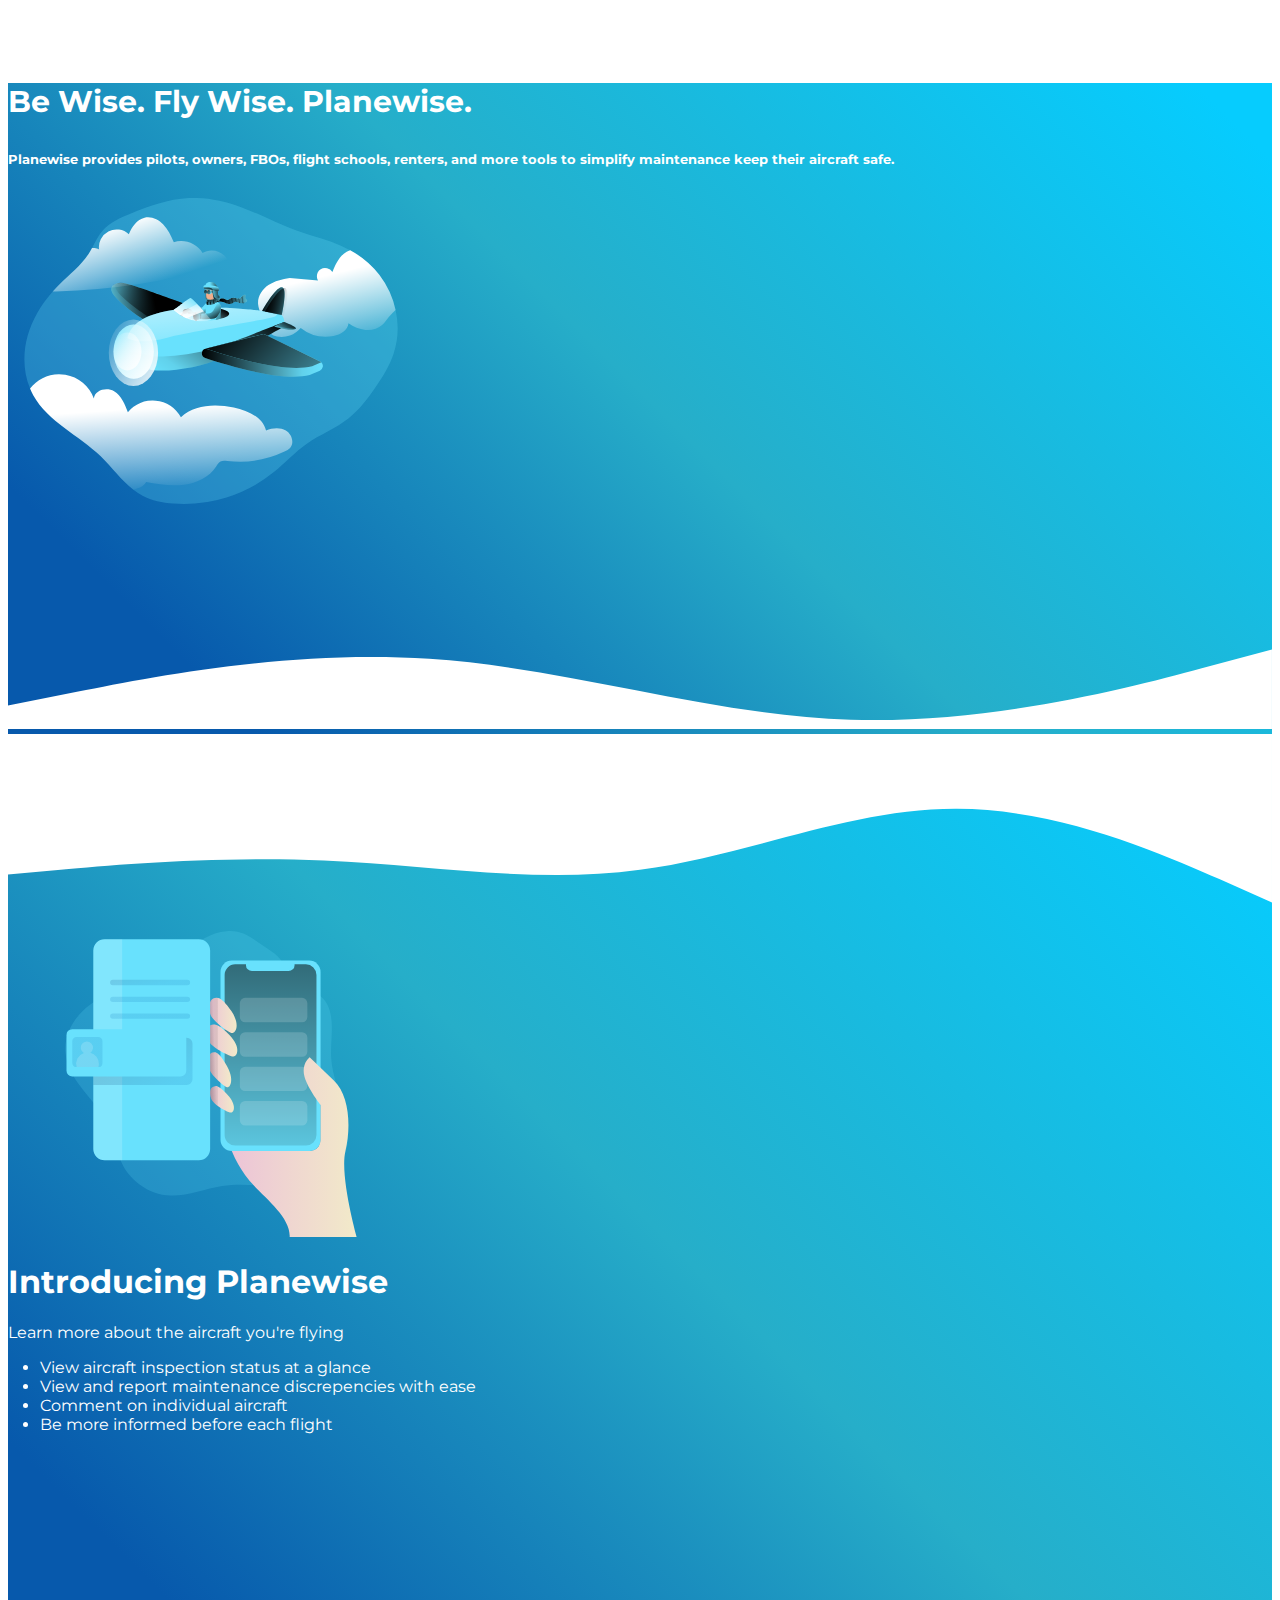
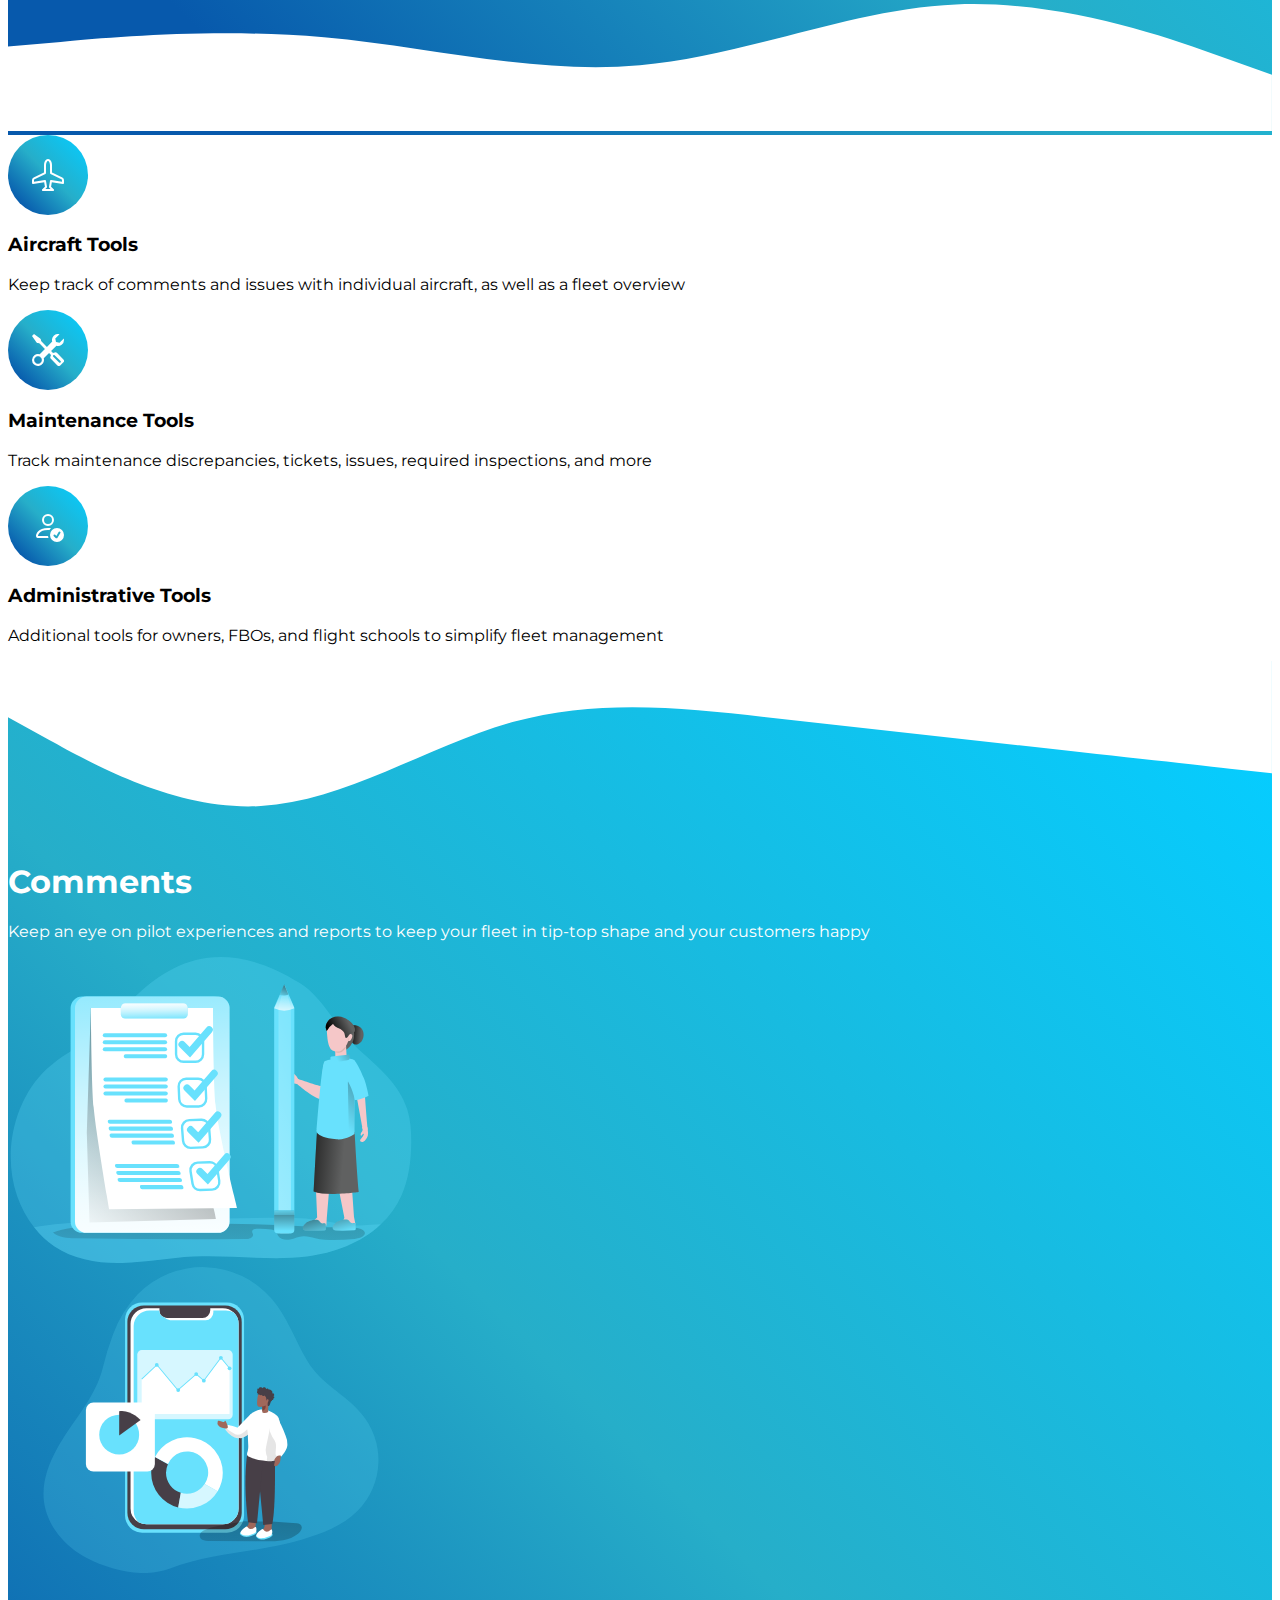
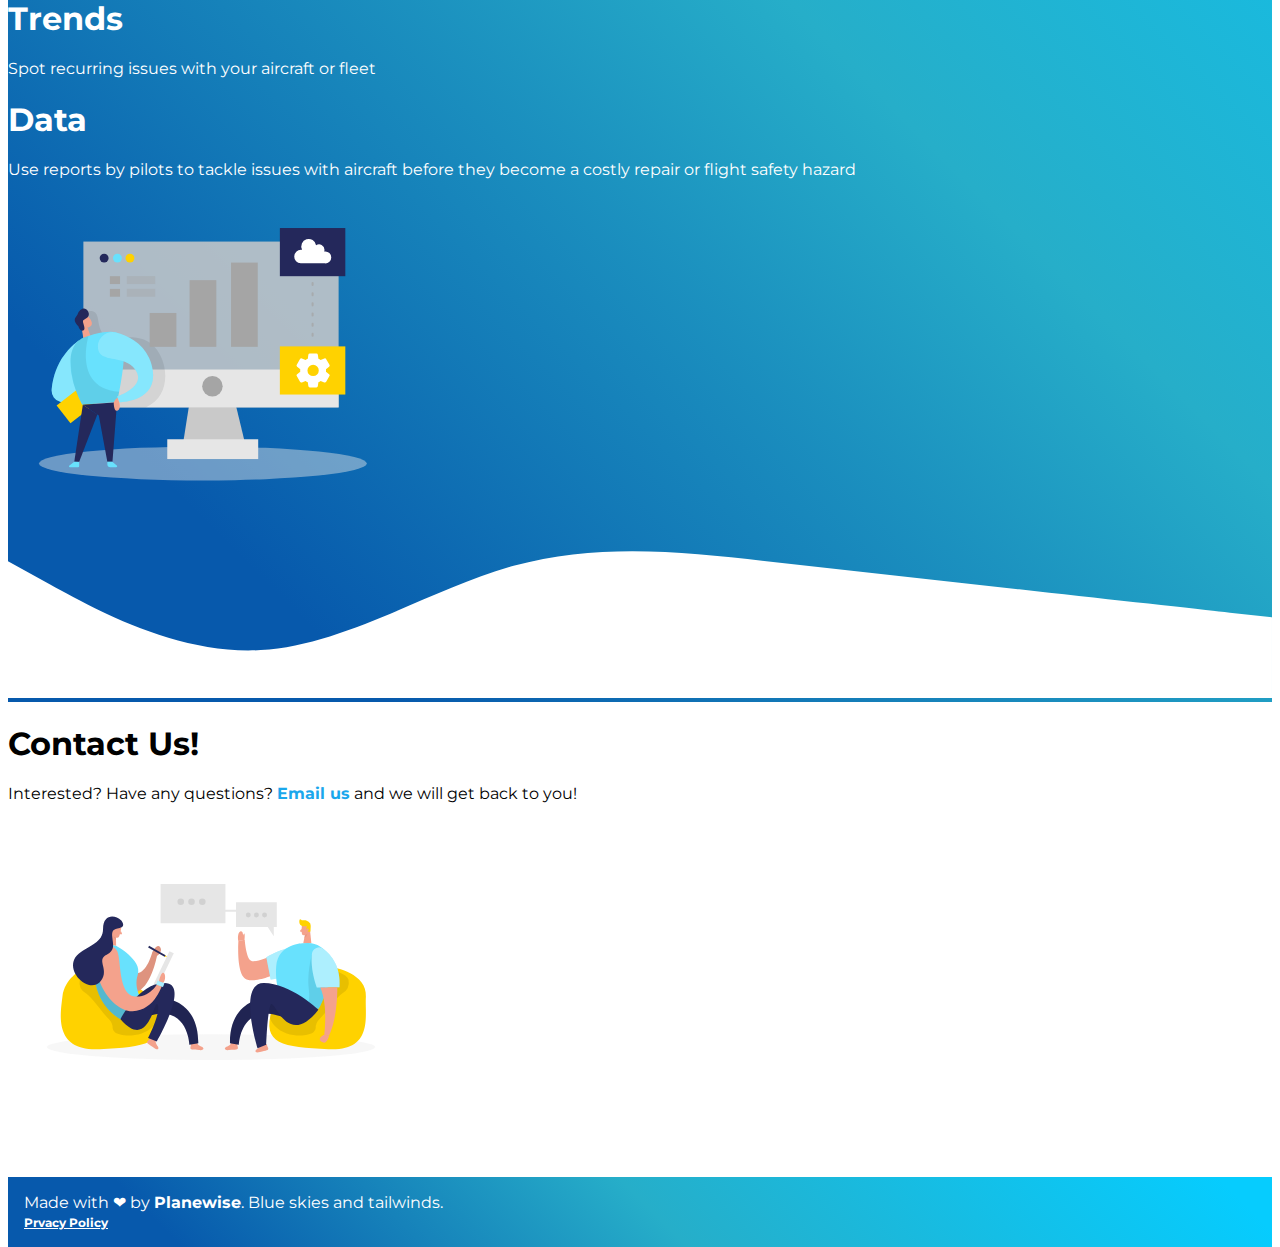
==== commit 2fe7bb57: "Added basis for privacy policy page" ====
--- a/index.html
+++ b/index.html
@@ -49,7 +49,7 @@
         <div class="container pt-3">
             <div class="row align-items-center justify-content-center">
                 <div class="col-md-5">
-                    <h2>Be Wise. Fly Wise. Planewise. test!</h2>
+                    <h2>Be Wise. Fly Wise. Planewise.</h2>
                     <h6>Planewise provides pilots, owners, FBOs, flight schools, renters, and more tools to simplify maintenance keep their aircraft safe.</h6>
 
                     <!-- <button type="button" class="btn btn-outline-light btn-lg">Temp Button</button> -->
@@ -152,7 +152,7 @@
         </div>
     </section>
 
-    <section class="gallery">
+    <!-- <section class="gallery">
         <svg xmlns="http://www.w3.org/2000/svg" viewBox="0 0 1440 220">
             <path fill="#ffffff" fill-opacity="1"
                 d="M0,64L48,69.3C96,75,192,85,288,106.7C384,128,480,160,576,149.3C672,139,768,85,864,64C960,43,1056,53,1152,64C1248,75,1344,85,1392,90.7L1440,96L1440,0L1392,0C1344,0,1248,0,1152,0C1056,0,960,0,864,0C768,0,672,0,576,0C480,0,384,0,288,0C192,0,96,0,48,0L0,0Z">
@@ -181,7 +181,7 @@
                 d="M0,64L48,69.3C96,75,192,85,288,106.7C384,128,480,160,576,149.3C672,139,768,85,864,64C960,43,1056,53,1152,64C1248,75,1344,85,1392,90.7L1440,96L1440,320L1392,320C1344,320,1248,320,1152,320C1056,320,960,320,864,320C768,320,672,320,576,320C480,320,384,320,288,320C192,320,96,320,48,320L0,320Z">
             </path>
         </svg>
-    </section>
+    </section> -->
 
     <section class="services gradient">
         <svg xmlns="http://www.w3.org/2000/svg" viewBox="0 0 1440 200">
@@ -248,6 +248,8 @@
         <div class="container-fluid text-center">
             <span>Made with &#10084; by <a href="https://planewiseapp.com"><b>Planewise</b></a>. Blue skies and
                 tailwinds.</span>
+                <br>
+                <span style="font-size: 75%; background: inherit;"><b><u><a href="privacy.html">Prvacy Policy</a></u></b></span>
         </div>
     </footer>
 
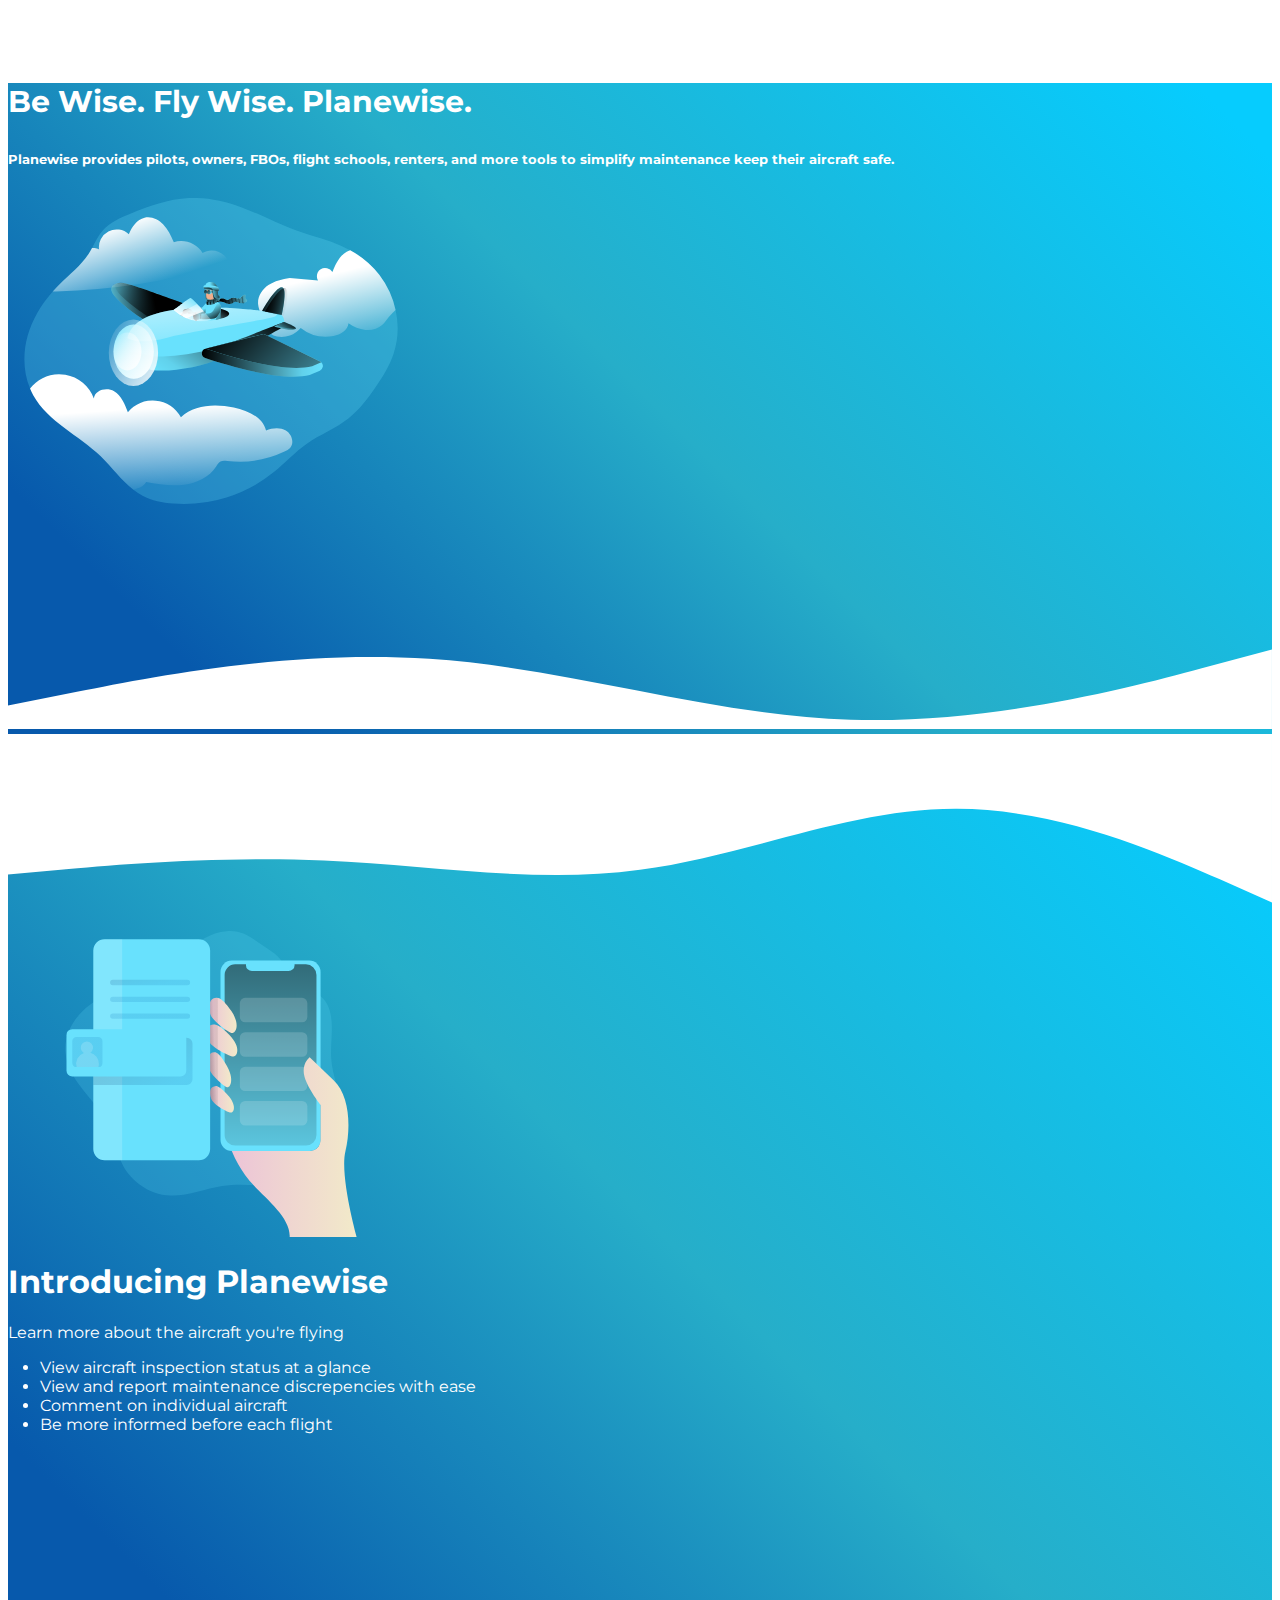
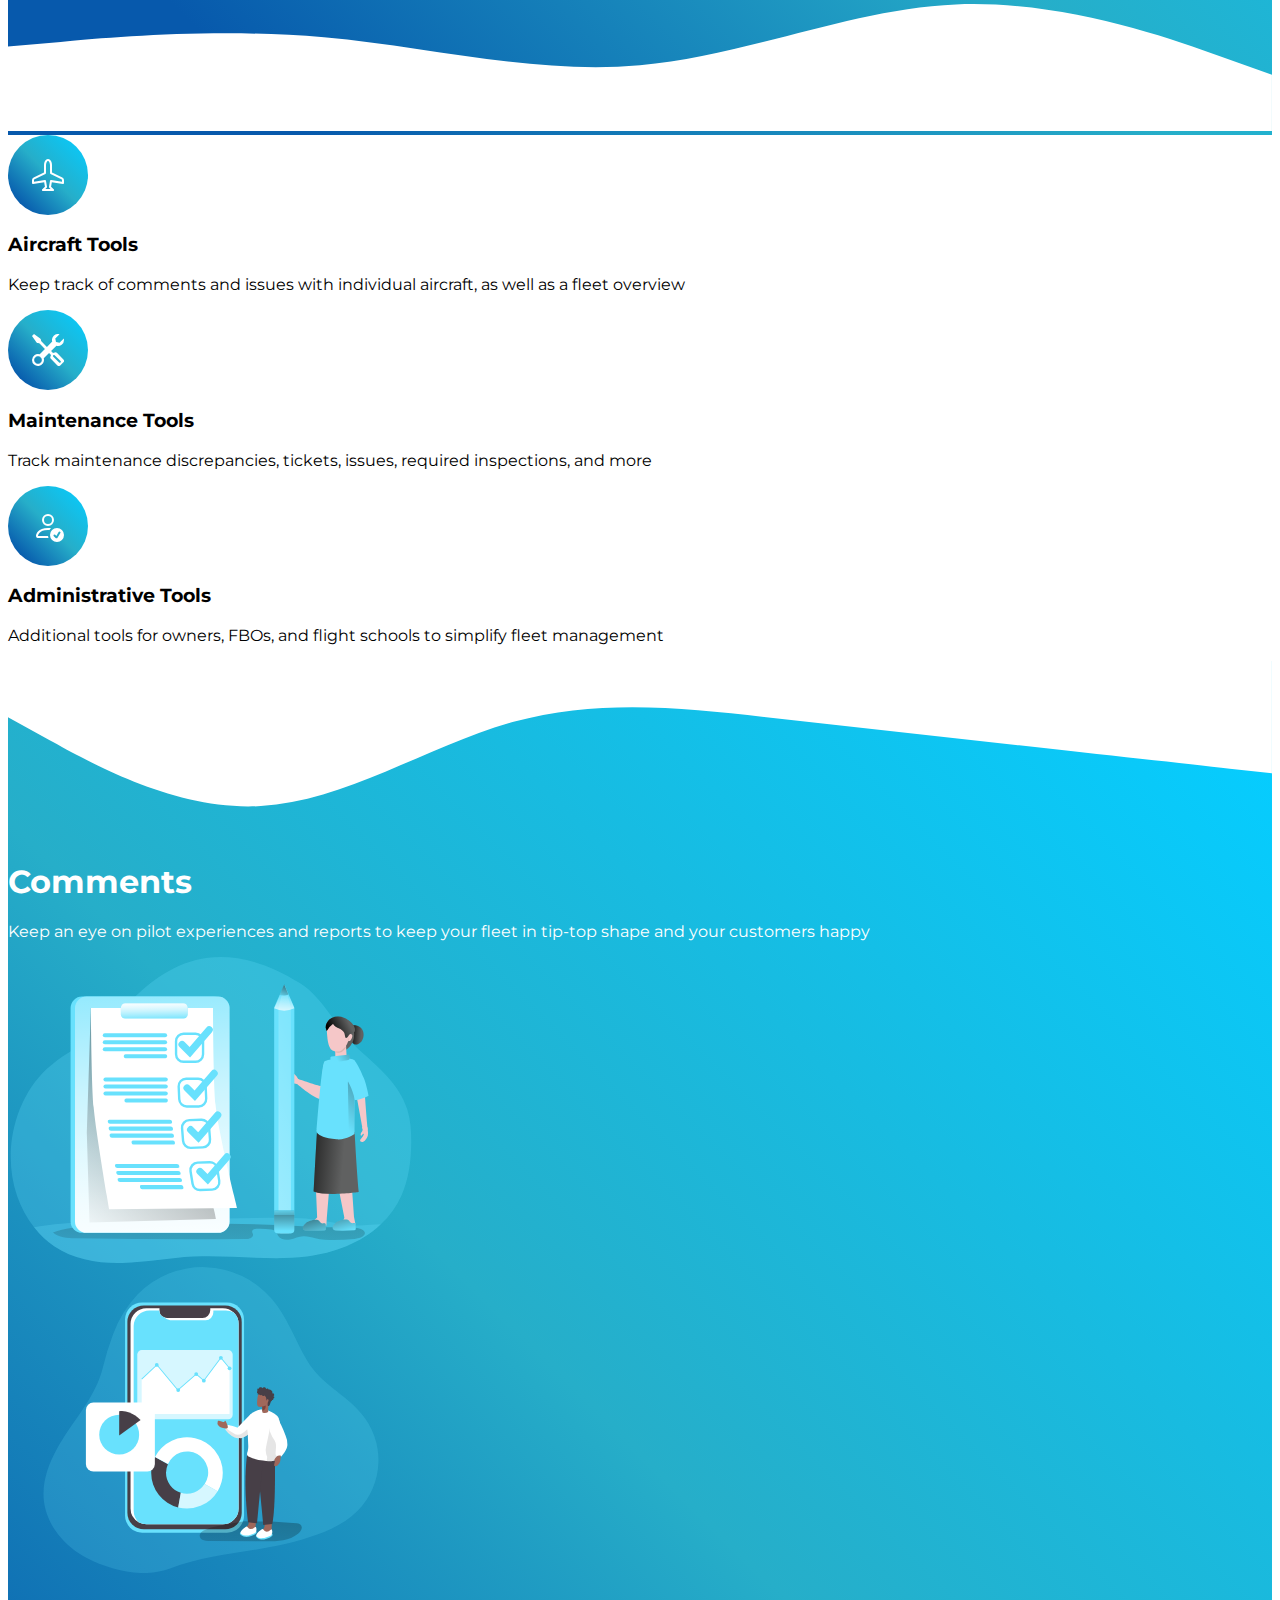
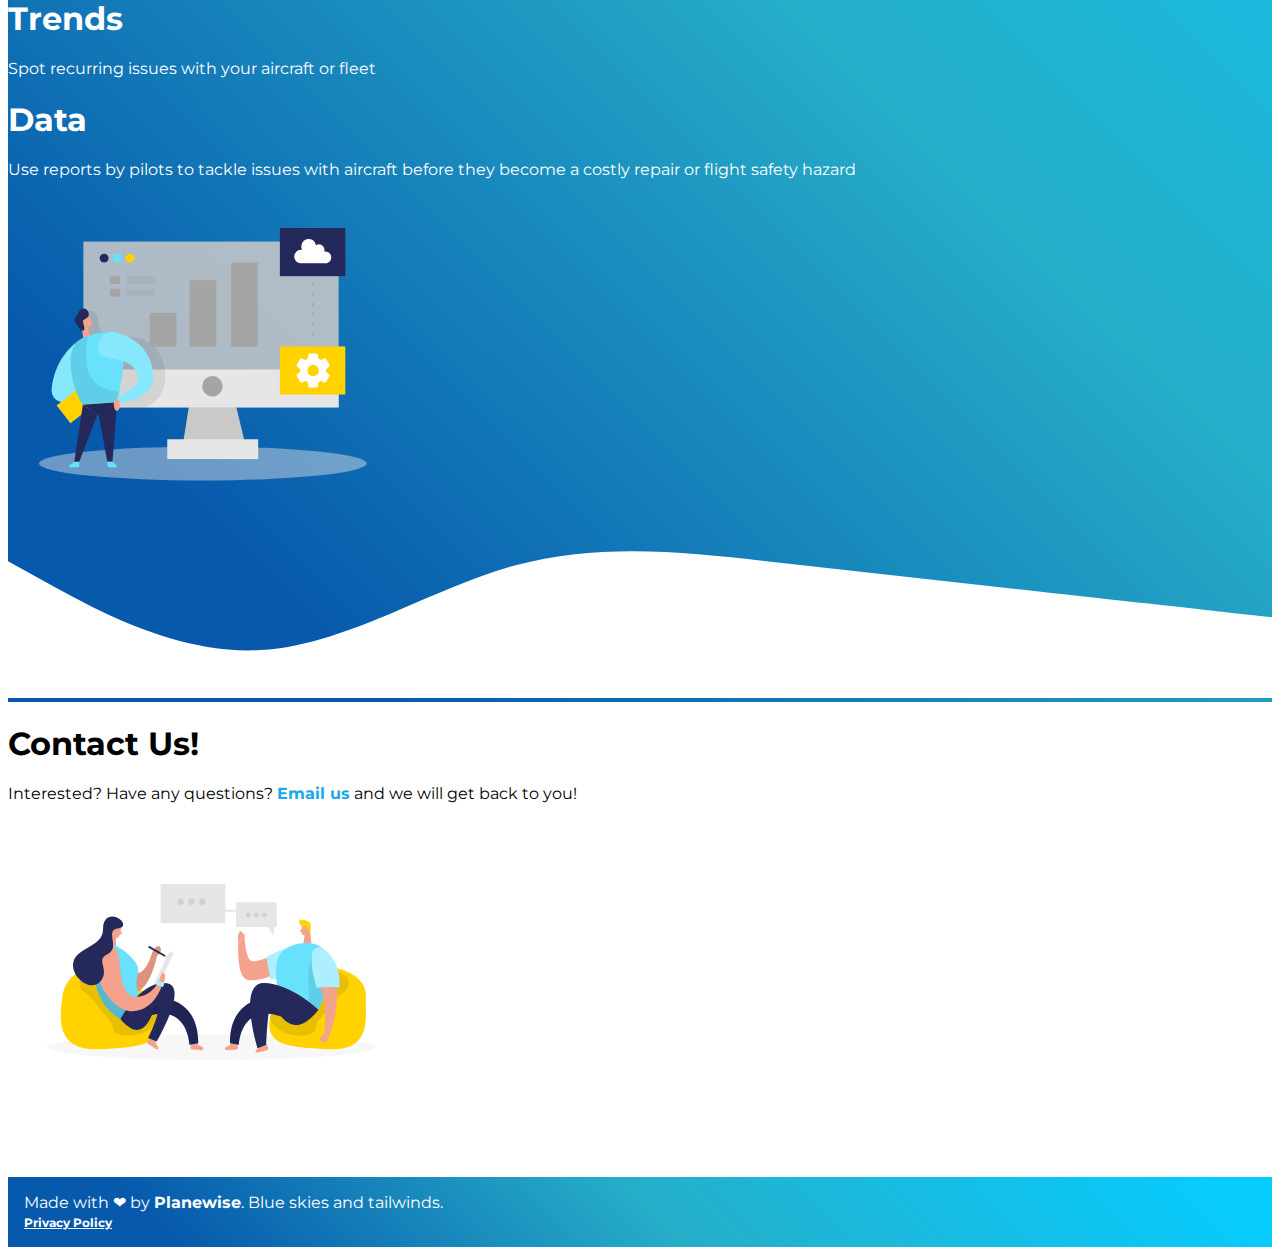
==== commit cad6a783: "Added privacy policy" ====
--- a/index.html
+++ b/index.html
@@ -249,7 +249,7 @@
             <span>Made with &#10084; by <a href="https://planewiseapp.com"><b>Planewise</b></a>. Blue skies and
                 tailwinds.</span>
                 <br>
-                <span style="font-size: 75%; background: inherit;"><b><u><a href="privacy.html">Prvacy Policy</a></u></b></span>
+                <span style="font-size: 75%; background: inherit;"><b><u><a href="privacy.html">Privacy Policy</a></u></b></span>
         </div>
     </footer>
 
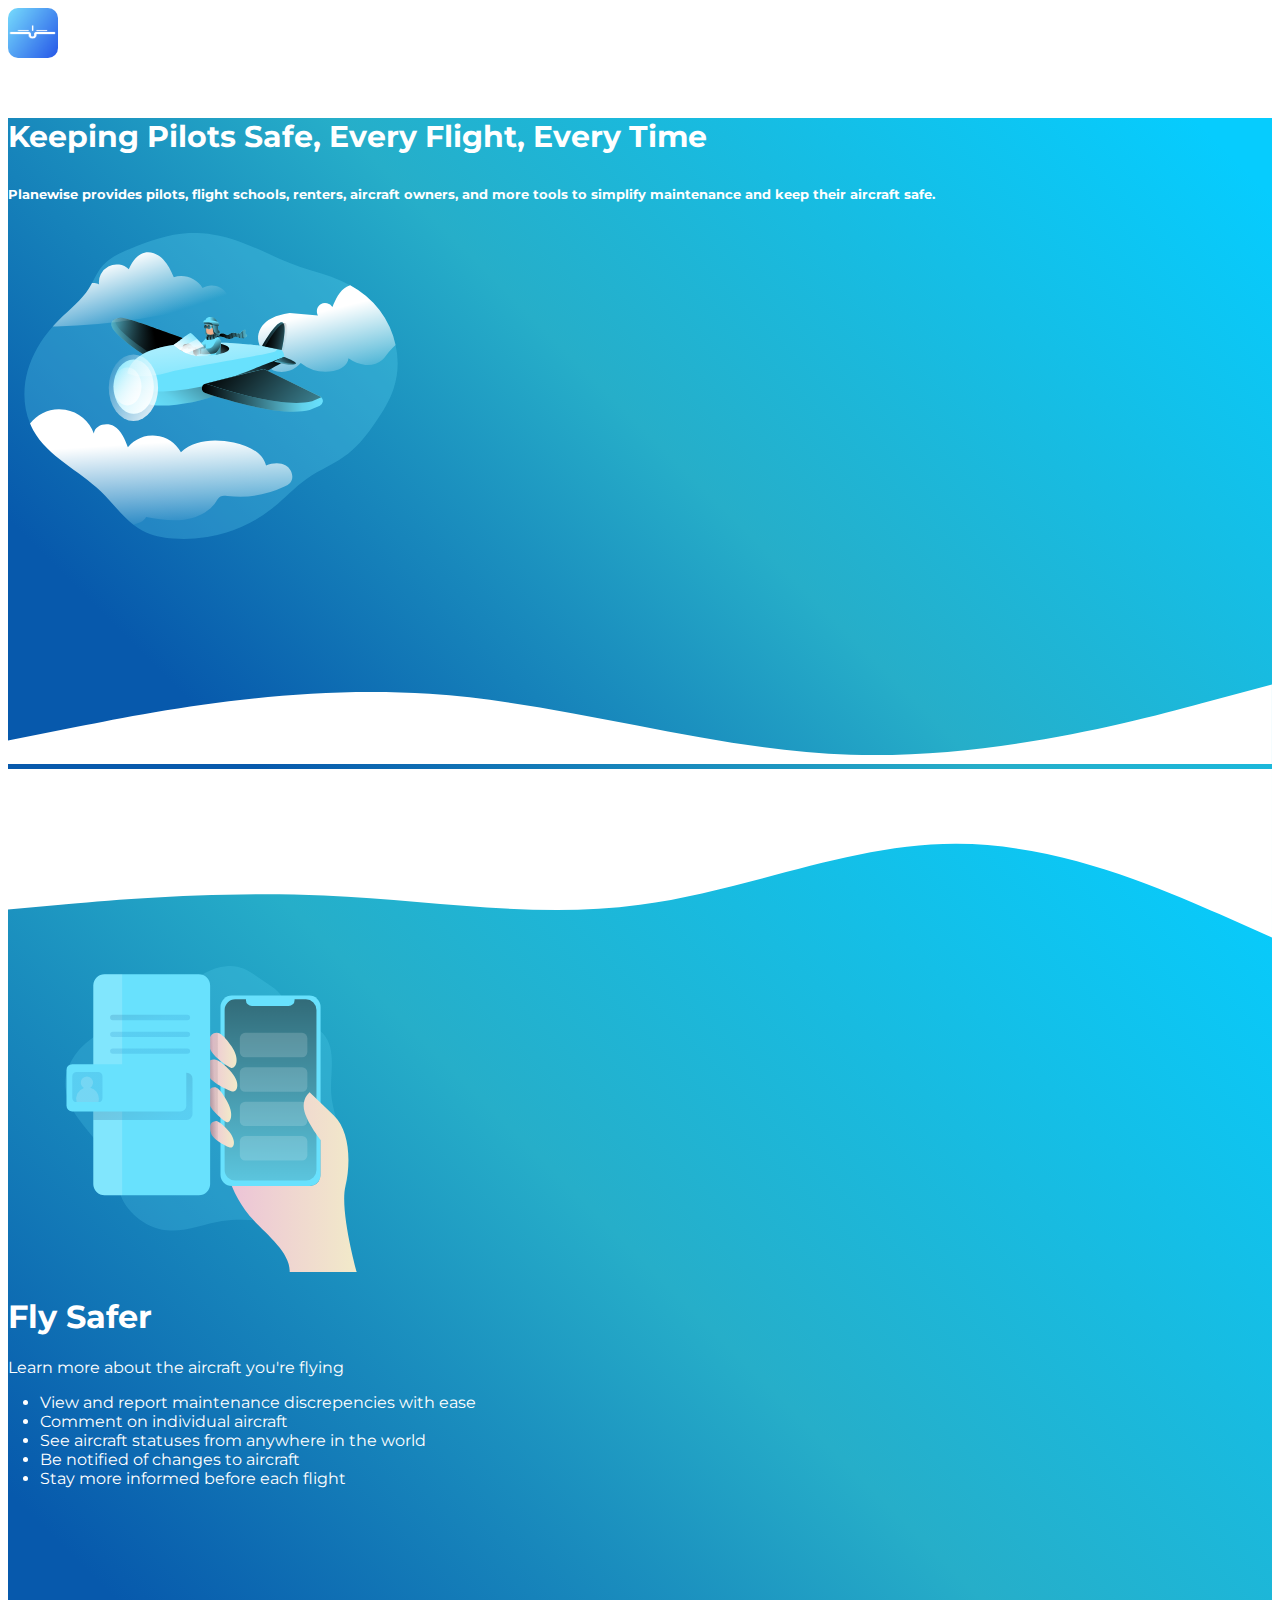
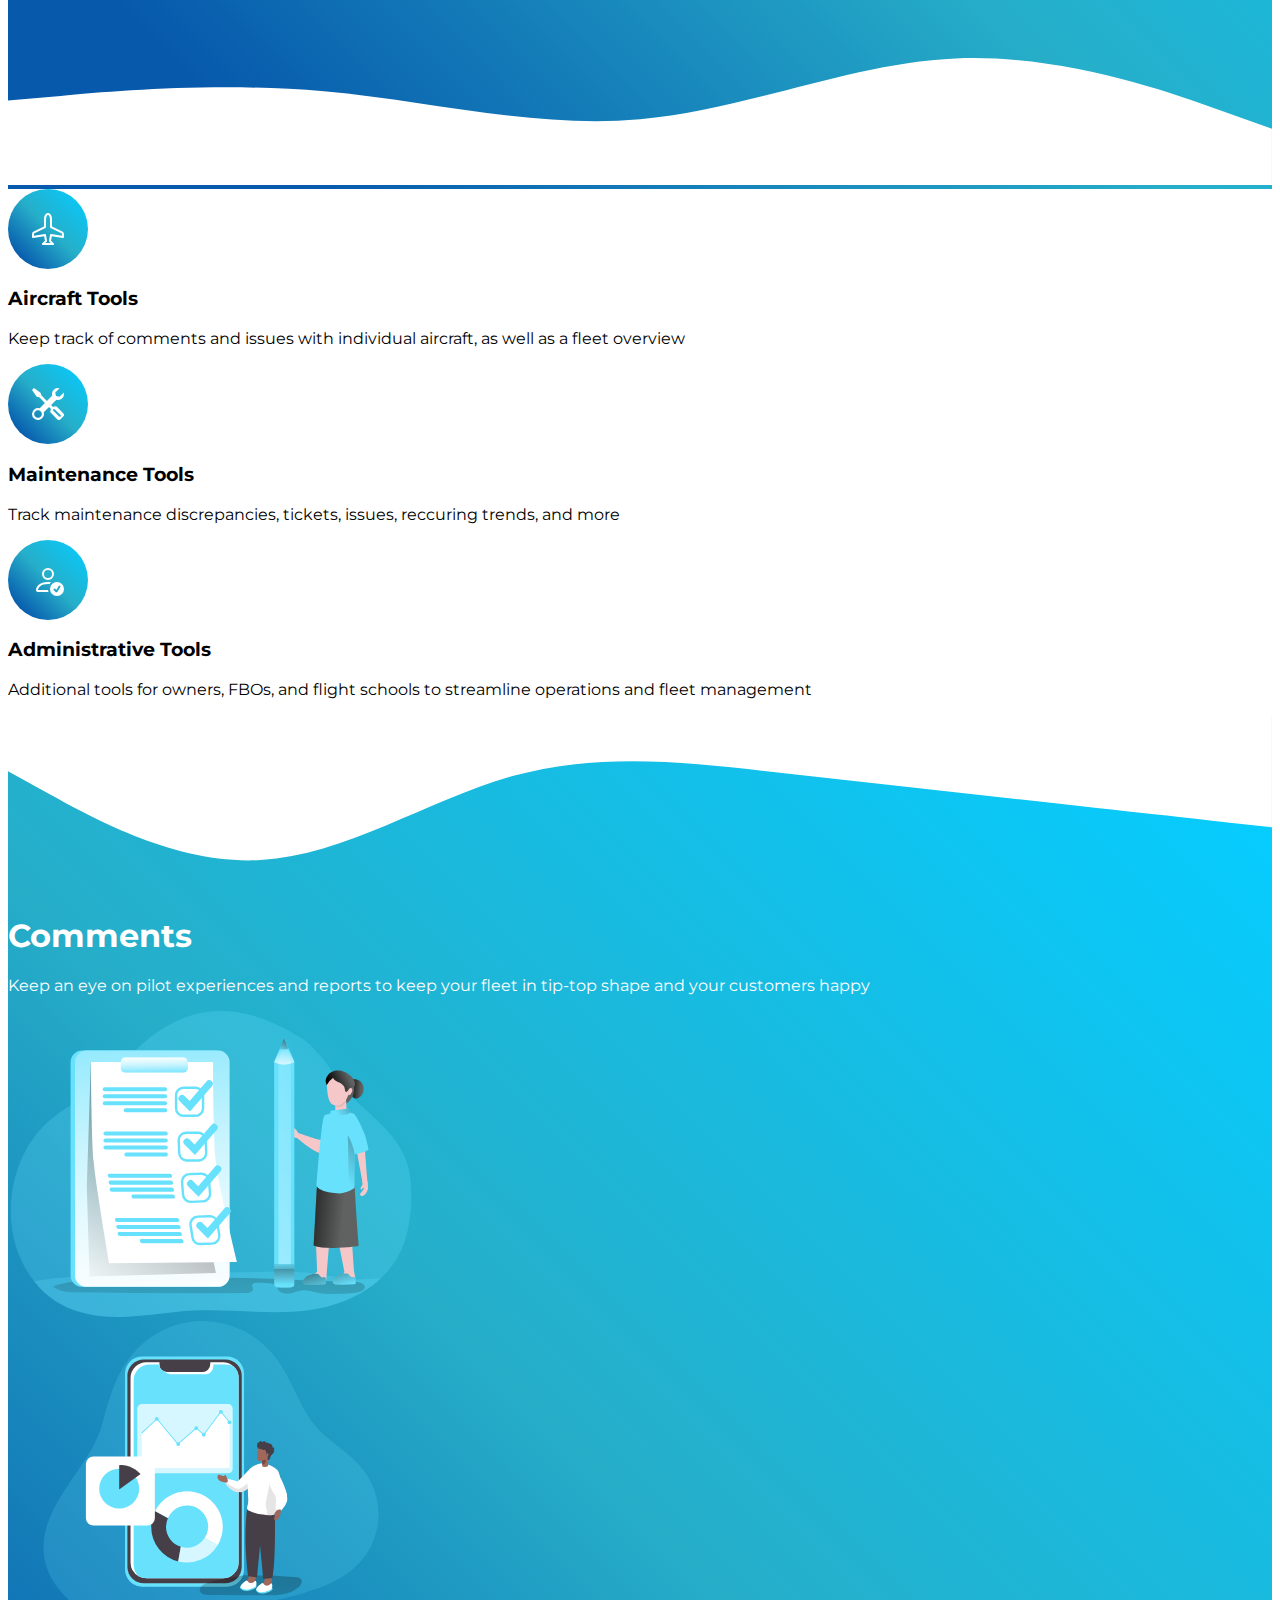
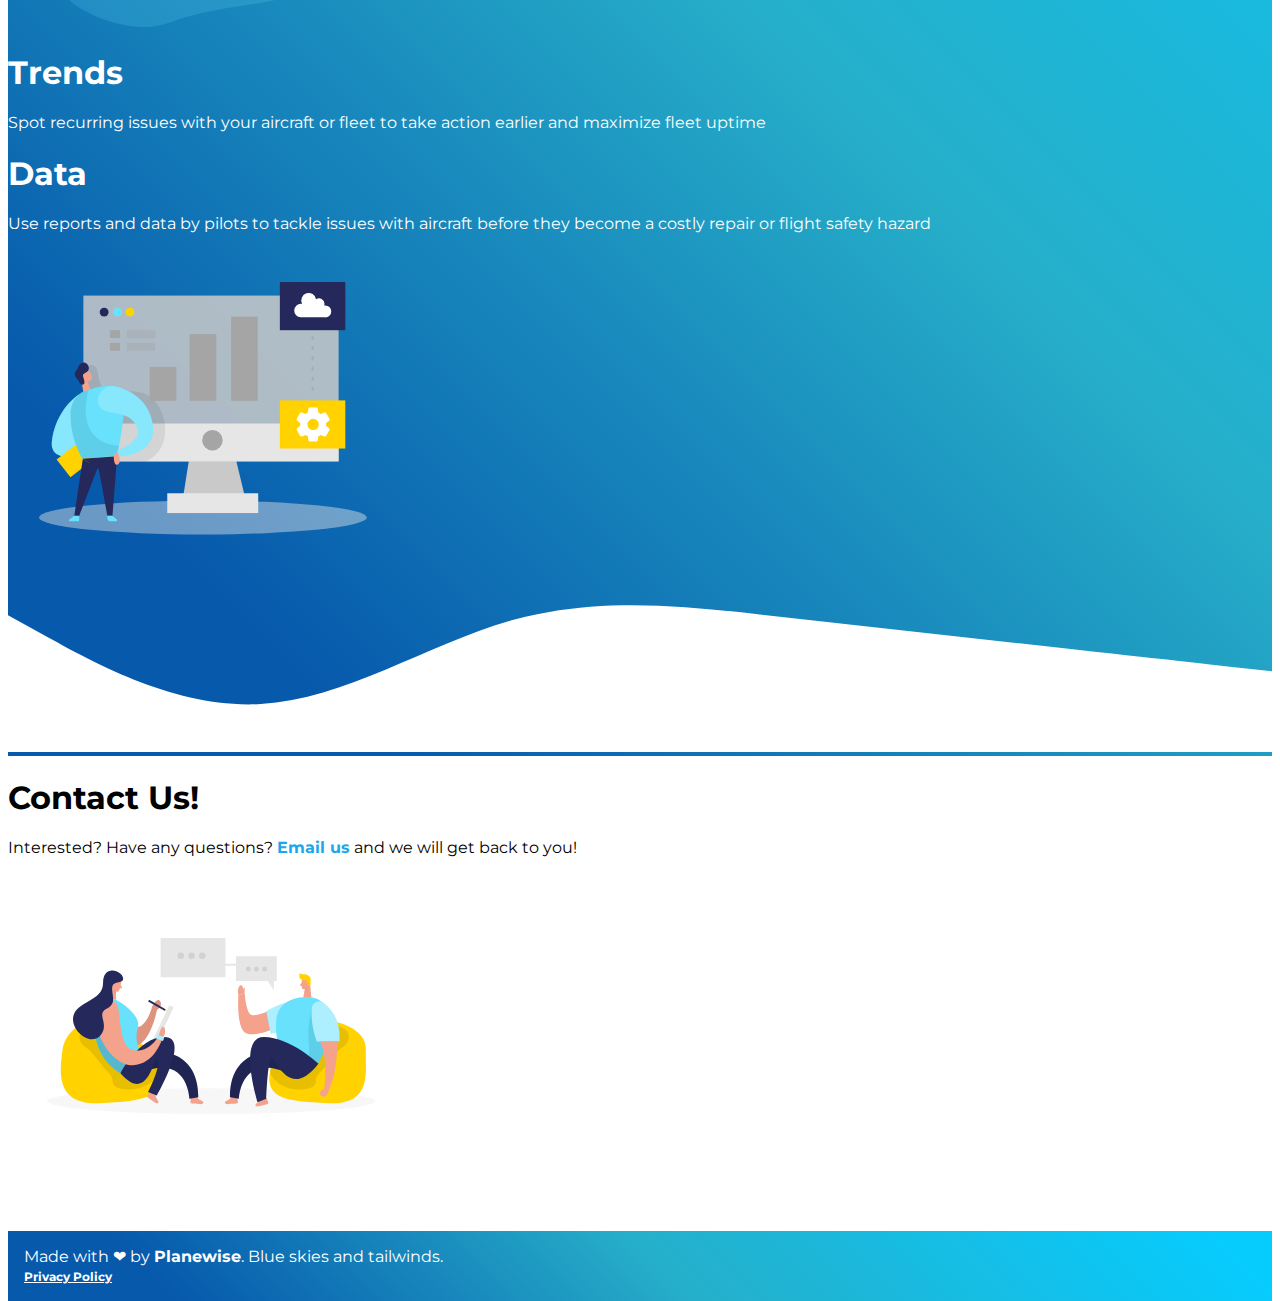
==== commit 150d0d90: "Edits to text and added logo to header" ====
--- a/index.html
+++ b/index.html
@@ -2,260 +2,245 @@
 <html lang="en">
 
 <head>
-    <meta charset="UTF-8">
-    <meta http-equiv="X-UA-Compatible" content="IE=edge">
-    <meta name="viewport" content="width=device-width, initial-scale=1.0">
-    <title>Planewise</title>
-    <link href="https://cdn.jsdelivr.net/npm/bootstrap@5.3.0-alpha3/dist/css/bootstrap.min.css" rel="stylesheet"
-        integrity="sha384-KK94CHFLLe+nY2dmCWGMq91rCGa5gtU4mk92HdvYe+M/SXH301p5ILy+dN9+nJOZ" crossorigin="anonymous">
-    <link rel="stylesheet" href="styles.css" />
-    <link rel="preconnect" href="https://fonts.googleapis.com">
-    <link rel="preconnect" href="https://fonts.gstatic.com" crossorigin>
-    <link href="https://fonts.googleapis.com/css2?family=Montserrat:wght@300&display=swap" rel="stylesheet">
-    <link href="https://fonts.googleapis.com/icon?family=Material+Icons" rel="stylesheet">
+<meta charset="UTF-8">
+<meta http-equiv="X-UA-Compatible" content="IE=edge">
+<meta name="viewport" content="width=device-width, initial-scale=1.0">
+<title>Planewise</title>
+<link href="https://cdn.jsdelivr.net/npm/bootstrap@5.3.0-alpha3/dist/css/bootstrap.min.css" rel="stylesheet"
+    integrity="sha384-KK94CHFLLe+nY2dmCWGMq91rCGa5gtU4mk92HdvYe+M/SXH301p5ILy+dN9+nJOZ" crossorigin="anonymous">
+<link rel="stylesheet" href="styles.css" />
+<link rel="preconnect" href="https://fonts.googleapis.com">
+<link rel="preconnect" href="https://fonts.gstatic.com" crossorigin>
+<link href="https://fonts.googleapis.com/css2?family=Montserrat:wght@300&display=swap" rel="stylesheet">
+<link href="https://fonts.googleapis.com/icon?family=Material+Icons" rel="stylesheet">
 
 </head>
 
 <body>
     <nav class="navbar navbar-expand-lg bg-body-tertiary fixed-top">
-        <div class="container">
-            <a class="navbar-brand" href="#">Planewise</a>
-            <!-- <button class="navbar-toggler" type="button" data-bs-toggle="collapse" data-bs-target="#navbarNav"
-                aria-controls="navbarNav" aria-expanded="false" aria-label="Toggle navigation">
-                <span class="navbar-toggler-icon"></span>
-            </button>
-            <div class="collapse navbar-collapse justify-content-end" id="navbarNav">
-                <ul class="navbar-nav">
-                    <li class="nav-item">
-                        <a class="nav-link active" aria-current="page" href="#">Home</a>
-                    </li>
-                    <li class="nav-item">
-                        <a class="nav-link" href="#">Features</a>
-                    </li>
-                    <li class="nav-item">
-                        <a class="nav-link" href="#">Pricing</a>
-                    </li>
-                    <li class="nav-item">
-                        <a class="nav-link" href="#">About</a>
-                    </li>
+        <div class="container d-flex align-items-center">
+            <img style="width: 50px; height: 50px; border-radius: 10px; margin-right: 20px;" src="Assets/Planewise Logo.png" alt="Logo">
+            <a class="navbar-brand" href="#" style="flex: 1;">Planewise</a>
+        </div>
+    </nav>
+    
+    
+    
+    
+
+
+<header class="page-header gradient">
+    <div class="container pt-3">
+        <div class="row align-items-center justify-content-center">
+            <div class="col-md-5">
+                <h2>Keeping Pilots Safe, Every Flight, Every Time</h2>
+                <h6>Planewise provides pilots, flight schools, renters, aircraft owners, and more tools to simplify maintenance and keep their aircraft safe.</h6>
+
+                <!-- <button type="button" class="btn btn-outline-light btn-lg">Temp Button</button> -->
+            </div>
+            <div class="col-md-5"><img src="Assets/Pilot_Monochromatic.svg" alt="Pilot stock image"></div>
+        </div>
+    </div>
+    <svg xmlns="http://www.w3.org/2000/svg" viewBox="0 0 1440 250">
+        <path fill="#ffffff" fill-opacity="1"
+            d="M0,224L80,208C160,192,320,160,480,170.7C640,181,800,235,960,240C1120,245,1280,203,1360,181.3L1440,160L1440,320L1360,320C1280,320,1120,320,960,320C800,320,640,320,480,320C320,320,160,320,80,320L0,320Z">
+        </path>
+    </svg>
+</header>
+
+<!-- <section class="coreFeatures">
+    <div class="container">
+        <div class="row align-items-center justify-content-center">
+            <ul>
+                <li style="display:inline">Feature 1</li>
+                <li style="display:inline">Feature 2</li>
+                <li style="display:inline">Feature 3</li>
+                <li style="display:inline">Feature 4</li>
+
+            </ul> 
+            <p>Image will go here</p>
+        </div>
+    </div>
+
+</section> -->
+
+<section class="features gradient">
+    <svg xmlns="http://www.w3.org/2000/svg" viewBox="0 0 1440 220">
+        <path fill="#ffffff" fill-opacity="1"
+            d="M0,160L60,154.7C120,149,240,139,360,144C480,149,600,171,720,154.7C840,139,960,85,1080,85.3C1200,85,1320,139,1380,165.3L1440,192L1440,0L1380,0C1320,0,1200,0,1080,0C960,0,840,0,720,0C600,0,480,0,360,0C240,0,120,0,60,0L0,0Z">
+        </path>
+    </svg>
+    <div class="container">
+        <div class="row align-items-center">
+            <div class="col-md-6"><img src="Assets/phone.svg" alt="Phone Clip Art"></div>
+            <div class="col-md-6">
+                <h1>Fly Safer</h1>
+                <p>Learn more about the aircraft you're flying</p>
+                <ul>
+                    <li>View and report maintenance discrepencies with ease</li>
+                    <li>Comment on individual aircraft</li>
+                    <li>See aircraft statuses from anywhere in the world</li>
+                    <li>Be notified of changes to aircraft</li>
+                    <li>Stay more informed before each flight</li>
                 </ul>
-            </div> -->
-            <!-- Insert Image Here-->
-        </div>
-    </nav>
-
-
-    <header class="page-header gradient">
-        <div class="container pt-3">
-            <div class="row align-items-center justify-content-center">
-                <div class="col-md-5">
-                    <h2>Be Wise. Fly Wise. Planewise.</h2>
-                    <h6>Planewise provides pilots, owners, FBOs, flight schools, renters, and more tools to simplify maintenance keep their aircraft safe.</h6>
-
-                    <!-- <button type="button" class="btn btn-outline-light btn-lg">Temp Button</button> -->
-                </div>
-                <div class="col-md-5"><img src="Assets/Pilot_Monochromatic.svg" alt="Pilot stock image"></div>
-            </div>
-        </div>
-        <svg xmlns="http://www.w3.org/2000/svg" viewBox="0 0 1440 250">
-            <path fill="#ffffff" fill-opacity="1"
-                d="M0,224L80,208C160,192,320,160,480,170.7C640,181,800,235,960,240C1120,245,1280,203,1360,181.3L1440,160L1440,320L1360,320C1280,320,1120,320,960,320C800,320,640,320,480,320C320,320,160,320,80,320L0,320Z">
-            </path>
-        </svg>
-    </header>
-
-    <!-- <section class="coreFeatures">
-        <div class="container">
-            <div class="row align-items-center justify-content-center">
-                <ul>
-                    <li style="display:inline">Feature 1</li>
-                    <li style="display:inline">Feature 2</li>
-                    <li style="display:inline">Feature 3</li>
-                    <li style="display:inline">Feature 4</li>
-
-                </ul> 
-                <p>Image will go here</p>
-            </div>
-        </div>
-
-    </section> -->
-
-    <section class="features gradient">
-        <svg xmlns="http://www.w3.org/2000/svg" viewBox="0 0 1440 220">
-            <path fill="#ffffff" fill-opacity="1"
-                d="M0,160L60,154.7C120,149,240,139,360,144C480,149,600,171,720,154.7C840,139,960,85,1080,85.3C1200,85,1320,139,1380,165.3L1440,192L1440,0L1380,0C1320,0,1200,0,1080,0C960,0,840,0,720,0C600,0,480,0,360,0C240,0,120,0,60,0L0,0Z">
-            </path>
-        </svg>
-        <div class="container">
-            <div class="row align-items-center">
-                <div class="col-md-6"><img src="Assets/phone.svg" alt="Phone Clip Art"></div>
-                <div class="col-md-6">
-                    <h1>Introducing Planewise</h1>
-                    <p>Learn more about the aircraft you're flying</p>
-                    <ul>
-                        <li>View aircraft inspection status at a glance</li>
-                        <li>View and report maintenance discrepencies with ease</li>
-                        <li>Comment on individual aircraft</li>
-                        <li>Be more informed before each flight</li>
-                    </ul>
-                </div>
-            </div>
-        </div>
-        <svg xmlns="http://www.w3.org/2000/svg" viewBox="0 0 1440 320">
-            <path fill="#ffffff" fill-opacity="1"
-                d="M0,224L60,218.7C120,213,240,203,360,213.3C480,224,600,256,720,245.3C840,235,960,181,1080,176C1200,171,1320,213,1380,234.7L1440,256L1440,320L1380,320C1320,320,1200,320,1080,320C960,320,840,320,720,320C600,320,480,320,360,320C240,320,120,320,60,320L0,320Z">
-            </path>
-        </svg>
-        </svg>
-    </section>
-
-    <section class="icons">
-        <div class="container">
-            <div class="row text-center">
-                <div class="col-md-4">
-                    <div class="icon gradient mb-4">
-                        <svg xmlns="http://www.w3.org/2000/svg" width="32" height="32" fill="currentColor"
-                            class="bi bi-airplane" viewBox="0 0 16 16">
-                            <path
-                                d="M6.428 1.151C6.708.591 7.213 0 8 0s1.292.592 1.572 1.151C9.861 1.73 10 2.431 10 3v3.691l5.17 2.585a1.5 1.5 0 0 1 .83 1.342V12a.5.5 0 0 1-.582.493l-5.507-.918-.375 2.253 1.318 1.318A.5.5 0 0 1 10.5 16h-5a.5.5 0 0 1-.354-.854l1.319-1.318-.376-2.253-5.507.918A.5.5 0 0 1 0 12v-1.382a1.5 1.5 0 0 1 .83-1.342L6 6.691V3c0-.568.14-1.271.428-1.849Zm.894.448C7.111 2.02 7 2.569 7 3v4a.5.5 0 0 1-.276.447l-5.448 2.724a.5.5 0 0 0-.276.447v.792l5.418-.903a.5.5 0 0 1 .575.41l.5 3a.5.5 0 0 1-.14.437L6.708 15h2.586l-.647-.646a.5.5 0 0 1-.14-.436l.5-3a.5.5 0 0 1 .576-.411L15 11.41v-.792a.5.5 0 0 0-.276-.447L9.276 7.447A.5.5 0 0 1 9 7V3c0-.432-.11-.979-.322-1.401C8.458 1.159 8.213 1 8 1c-.213 0-.458.158-.678.599Z" />
-                        </svg>
-                    </div>
-                    <h3>Aircraft Tools</h3>
-                    <p>Keep track of comments and issues with individual aircraft, as well as a fleet overview</p>
-                </div>
-                <div class="col-md-4">
-                    <div class="icon gradient mb-4">
-                        <svg xmlns="http://www.w3.org/2000/svg" width="32" height="32" fill="currentColor"
-                            class="bi bi-tools" viewBox="0 0 16 16">
-                            <path
-                                d="M1 0 0 1l2.2 3.081a1 1 0 0 0 .815.419h.07a1 1 0 0 1 .708.293l2.675 2.675-2.617 2.654A3.003 3.003 0 0 0 0 13a3 3 0 1 0 5.878-.851l2.654-2.617.968.968-.305.914a1 1 0 0 0 .242 1.023l3.27 3.27a.997.997 0 0 0 1.414 0l1.586-1.586a.997.997 0 0 0 0-1.414l-3.27-3.27a1 1 0 0 0-1.023-.242L10.5 9.5l-.96-.96 2.68-2.643A3.005 3.005 0 0 0 16 3c0-.269-.035-.53-.102-.777l-2.14 2.141L12 4l-.364-1.757L13.777.102a3 3 0 0 0-3.675 3.68L7.462 6.46 4.793 3.793a1 1 0 0 1-.293-.707v-.071a1 1 0 0 0-.419-.814L1 0Zm9.646 10.646a.5.5 0 0 1 .708 0l2.914 2.915a.5.5 0 0 1-.707.707l-2.915-2.914a.5.5 0 0 1 0-.708ZM3 11l.471.242.529.026.287.445.445.287.026.529L5 13l-.242.471-.026.529-.445.287-.287.445-.529.026L3 15l-.471-.242L2 14.732l-.287-.445L1.268 14l-.026-.529L1 13l.242-.471.026-.529.445-.287.287-.445.529-.026L3 11Z" />
-                        </svg>
-                    </div>
-                    <h3>Maintenance Tools</h3>
-                    <p>Track maintenance discrepancies, tickets, issues, required inspections, and more</p>
-                </div>
-                <div class="col-md-4">
-                    <div class="icon gradient mb-4">
-                        <svg xmlns="http://www.w3.org/2000/svg" width="32" height="32" fill="currentColor"
-                            class="bi bi-person-check" viewBox="0 0 16 16">
-                            <path
-                                d="M12.5 16a3.5 3.5 0 1 0 0-7 3.5 3.5 0 0 0 0 7Zm1.679-4.493-1.335 2.226a.75.75 0 0 1-1.174.144l-.774-.773a.5.5 0 0 1 .708-.708l.547.548 1.17-1.951a.5.5 0 1 1 .858.514ZM11 5a3 3 0 1 1-6 0 3 3 0 0 1 6 0ZM8 7a2 2 0 1 0 0-4 2 2 0 0 0 0 4Z" />
-                            <path
-                                d="M8.256 14a4.474 4.474 0 0 1-.229-1.004H3c.001-.246.154-.986.832-1.664C4.484 10.68 5.711 10 8 10c.26 0 .507.009.74.025.226-.341.496-.65.804-.918C9.077 9.038 8.564 9 8 9c-5 0-6 3-6 4s1 1 1 1h5.256Z" />
-                        </svg>
-                    </div>
-                    <h3>Administrative Tools</h3>
-                    <p>Additional tools for owners, FBOs, and flight schools to simplify fleet management</p>
-                </div>
-            </div>
-
-        </div>
-    </section>
-
-    <!-- <section class="gallery">
-        <svg xmlns="http://www.w3.org/2000/svg" viewBox="0 0 1440 220">
-            <path fill="#ffffff" fill-opacity="1"
-                d="M0,64L48,69.3C96,75,192,85,288,106.7C384,128,480,160,576,149.3C672,139,768,85,864,64C960,43,1056,53,1152,64C1248,75,1344,85,1392,90.7L1440,96L1440,0L1392,0C1344,0,1248,0,1152,0C1056,0,960,0,864,0C768,0,672,0,576,0C480,0,384,0,288,0C192,0,96,0,48,0L0,0Z">
-            </path>
-        </svg>
-        <div class="container">
-            <div class="row">
-                <div class="col-md-10">
-                    <h1>Screenshots</h1>
-                    <p>
-                        Type about what you're seeing
-                    </p>
-                </div>
-            </div>
-            <div class="row my-3 g-3">
-                <div class="col-md-4"><img src="Assets/jared-watney-2b6KgwY3SlA-unsplash.jpg" alt="Gallery Image 1"
-                        class="img-fluid"></div>
-                <div class="col-md-4"><img src="Assets/william-topa-7_4bU5tHRLQ-unsplash.jpg" alt="Gallery Image 1"
-                        class="img-fluid"></div>
-                <div class="col-md-4"><img src="Assets/william-topa-URUsoHZfCic-unsplash.jpg" alt="Gallery Image 1"
-                        class="img-fluid"></div>
-            </div>
-        </div>
-        <svg xmlns="http://www.w3.org/2000/svg" viewBox="0 0 1440 220">
-            <path fill="#ffffff" fill-opacity="1"
-                d="M0,64L48,69.3C96,75,192,85,288,106.7C384,128,480,160,576,149.3C672,139,768,85,864,64C960,43,1056,53,1152,64C1248,75,1344,85,1392,90.7L1440,96L1440,320L1392,320C1344,320,1248,320,1152,320C1056,320,960,320,864,320C768,320,672,320,576,320C480,320,384,320,288,320C192,320,96,320,48,320L0,320Z">
-            </path>
-        </svg>
-    </section> -->
-
-    <section class="services gradient">
-        <svg xmlns="http://www.w3.org/2000/svg" viewBox="0 0 1440 200">
-            <path fill="#ffffff" fill-opacity="1"
-                d="M0,64L48,90.7C96,117,192,171,288,165.3C384,160,480,96,576,69.3C672,43,768,53,864,64C960,75,1056,85,1152,96C1248,107,1344,117,1392,122.7L1440,128L1440,0L1392,0C1344,0,1248,0,1152,0C1056,0,960,0,864,0C768,0,672,0,576,0C480,0,384,0,288,0C192,0,96,0,48,0L0,0Z">
-            </path>
-        </svg>
-        <div class="container">
-            <div class="row align-items-center justify-content-center">
-                <div class="col-md-6">
-                    <h1>Comments</h1>
-                    <p>Keep an eye on pilot experiences and reports to keep your fleet in tip-top shape and your customers happy</p>
-                </div>
-                <div class="col-md-6"><img src="Assets/checklist.svg" alt="Checklist"></div>
-                <div class="col-md-6"><img src="Assets/Smart phone data_Monochromatic.svg"
-                        alt="Smartphone Data Clip Art"></div>
-                <div class="col-md-6">
-                    <h1>Trends</h1>
-                    <p>Spot recurring issues with your aircraft or fleet</p>
-                </div>
-                <div class="col-md-6">
-                    <h1>Data</h1>
-                    <p>Use reports by pilots to tackle issues with aircraft before they become a costly repair or flight safety hazard</p>
-                </div>
-                <div class="col-md-6"><img src="Assets/Data Process_Two Color.svg" alt="Data Processing Clip Art"></div>
-
-            </div>
-        </div>
-        <svg xmlns="http://www.w3.org/2000/svg" viewBox="0 0 1440 220">
-            <path fill="#ffffff" fill-opacity="1"
-                d="M0,64L48,90.7C96,117,192,171,288,165.3C384,160,480,96,576,69.3C672,43,768,53,864,64C960,75,1056,85,1152,96C1248,107,1344,117,1392,122.7L1440,128L1440,320L1392,320C1344,320,1248,320,1152,320C1056,320,960,320,864,320C768,320,672,320,576,320C480,320,384,320,288,320C192,320,96,320,48,320L0,320Z">
-            </path>
-        </svg>
-    </section>
-
-
-    <section class="contact">
-        <div class="container">
-            <div class="row">
-                <div class="col-md-5">
-                    <h1>Contact Us!</h1>
-                    <p>Interested? Have any questions? <a href = "mailto: info@planewise.cc" style = "color:#1AA7EC"><b>Email us</b></a>
-                        and we will get back to you!</p>
-                    <!-- <div class="mb-3">
-                        <label for="exampleFormControlInput1" class="form-label">Email address</label>
-                        <input type="email" class="form-control" id="exampleFormControlInput1"
-                            placeholder="name@example.com">
-                    </div>
-                    <div class="mb-3">
-                        <label for="exampleFormControlTextarea1" class="form-label">Message:</label>
-                        <textarea class="form-control" id="exampleFormControlTextarea1"
-                            placeholder="Type your message here!" rows="3"></textarea>
-                    </div> -->
-                    <!-- <button type="button" class="btn btn-outline-primary">Send</button> -->
-                </div>
-                <div class="col-md-5">
-                    <img src="Assets/Consulting_Two Color.svg" alt="Contact Image">
-                </div>
-            </div>
-        </div>
-    </section>
-
-    <footer class="gradient">
-        <div class="container-fluid text-center">
-            <span>Made with &#10084; by <a href="https://planewiseapp.com"><b>Planewise</b></a>. Blue skies and
-                tailwinds.</span>
-                <br>
-                <span style="font-size: 75%; background: inherit;"><b><u><a href="privacy.html">Privacy Policy</a></u></b></span>
-        </div>
-    </footer>
-
-    <script src="https://cdn.jsdelivr.net/npm/bootstrap@5.3.0-alpha3/dist/js/bootstrap.bundle.min.js"
-        integrity="sha384-ENjdO4Dr2bkBIFxQpeoTz1HIcje39Wm4jDKdf19U8gI4ddQ3GYNS7NTKfAdVQSZe"
-        crossorigin="anonymous"></script>
+            </div>
+        </div>
+    </div>
+    <svg xmlns="http://www.w3.org/2000/svg" viewBox="0 0 1440 320">
+        <path fill="#ffffff" fill-opacity="1"
+            d="M0,224L60,218.7C120,213,240,203,360,213.3C480,224,600,256,720,245.3C840,235,960,181,1080,176C1200,171,1320,213,1380,234.7L1440,256L1440,320L1380,320C1320,320,1200,320,1080,320C960,320,840,320,720,320C600,320,480,320,360,320C240,320,120,320,60,320L0,320Z">
+        </path>
+    </svg>
+    </svg>
+</section>
+
+<section class="icons">
+    <div class="container">
+        <div class="row text-center">
+            <div class="col-md-4">
+                <div class="icon gradient mb-4">
+                    <svg xmlns="http://www.w3.org/2000/svg" width="32" height="32" fill="currentColor"
+                        class="bi bi-airplane" viewBox="0 0 16 16">
+                        <path
+                            d="M6.428 1.151C6.708.591 7.213 0 8 0s1.292.592 1.572 1.151C9.861 1.73 10 2.431 10 3v3.691l5.17 2.585a1.5 1.5 0 0 1 .83 1.342V12a.5.5 0 0 1-.582.493l-5.507-.918-.375 2.253 1.318 1.318A.5.5 0 0 1 10.5 16h-5a.5.5 0 0 1-.354-.854l1.319-1.318-.376-2.253-5.507.918A.5.5 0 0 1 0 12v-1.382a1.5 1.5 0 0 1 .83-1.342L6 6.691V3c0-.568.14-1.271.428-1.849Zm.894.448C7.111 2.02 7 2.569 7 3v4a.5.5 0 0 1-.276.447l-5.448 2.724a.5.5 0 0 0-.276.447v.792l5.418-.903a.5.5 0 0 1 .575.41l.5 3a.5.5 0 0 1-.14.437L6.708 15h2.586l-.647-.646a.5.5 0 0 1-.14-.436l.5-3a.5.5 0 0 1 .576-.411L15 11.41v-.792a.5.5 0 0 0-.276-.447L9.276 7.447A.5.5 0 0 1 9 7V3c0-.432-.11-.979-.322-1.401C8.458 1.159 8.213 1 8 1c-.213 0-.458.158-.678.599Z" />
+                    </svg>
+                </div>
+                <h3>Aircraft Tools</h3>
+                <p>Keep track of comments and issues with individual aircraft, as well as a fleet overview</p>
+            </div>
+            <div class="col-md-4">
+                <div class="icon gradient mb-4">
+                    <svg xmlns="http://www.w3.org/2000/svg" width="32" height="32" fill="currentColor"
+                        class="bi bi-tools" viewBox="0 0 16 16">
+                        <path
+                            d="M1 0 0 1l2.2 3.081a1 1 0 0 0 .815.419h.07a1 1 0 0 1 .708.293l2.675 2.675-2.617 2.654A3.003 3.003 0 0 0 0 13a3 3 0 1 0 5.878-.851l2.654-2.617.968.968-.305.914a1 1 0 0 0 .242 1.023l3.27 3.27a.997.997 0 0 0 1.414 0l1.586-1.586a.997.997 0 0 0 0-1.414l-3.27-3.27a1 1 0 0 0-1.023-.242L10.5 9.5l-.96-.96 2.68-2.643A3.005 3.005 0 0 0 16 3c0-.269-.035-.53-.102-.777l-2.14 2.141L12 4l-.364-1.757L13.777.102a3 3 0 0 0-3.675 3.68L7.462 6.46 4.793 3.793a1 1 0 0 1-.293-.707v-.071a1 1 0 0 0-.419-.814L1 0Zm9.646 10.646a.5.5 0 0 1 .708 0l2.914 2.915a.5.5 0 0 1-.707.707l-2.915-2.914a.5.5 0 0 1 0-.708ZM3 11l.471.242.529.026.287.445.445.287.026.529L5 13l-.242.471-.026.529-.445.287-.287.445-.529.026L3 15l-.471-.242L2 14.732l-.287-.445L1.268 14l-.026-.529L1 13l.242-.471.026-.529.445-.287.287-.445.529-.026L3 11Z" />
+                    </svg>
+                </div>
+                <h3>Maintenance Tools</h3>
+                <p>Track maintenance discrepancies, tickets, issues, reccuring trends, and more</p>
+            </div>
+            <div class="col-md-4">
+                <div class="icon gradient mb-4">
+                    <svg xmlns="http://www.w3.org/2000/svg" width="32" height="32" fill="currentColor"
+                        class="bi bi-person-check" viewBox="0 0 16 16">
+                        <path
+                            d="M12.5 16a3.5 3.5 0 1 0 0-7 3.5 3.5 0 0 0 0 7Zm1.679-4.493-1.335 2.226a.75.75 0 0 1-1.174.144l-.774-.773a.5.5 0 0 1 .708-.708l.547.548 1.17-1.951a.5.5 0 1 1 .858.514ZM11 5a3 3 0 1 1-6 0 3 3 0 0 1 6 0ZM8 7a2 2 0 1 0 0-4 2 2 0 0 0 0 4Z" />
+                        <path
+                            d="M8.256 14a4.474 4.474 0 0 1-.229-1.004H3c.001-.246.154-.986.832-1.664C4.484 10.68 5.711 10 8 10c.26 0 .507.009.74.025.226-.341.496-.65.804-.918C9.077 9.038 8.564 9 8 9c-5 0-6 3-6 4s1 1 1 1h5.256Z" />
+                    </svg>
+                </div>
+                <h3>Administrative Tools</h3>
+                <p>Additional tools for owners, FBOs, and flight schools to streamline operations and fleet management</p>
+            </div>
+        </div>
+
+    </div>
+</section>
+
+<!-- <section class="gallery">
+    <svg xmlns="http://www.w3.org/2000/svg" viewBox="0 0 1440 220">
+        <path fill="#ffffff" fill-opacity="1"
+            d="M0,64L48,69.3C96,75,192,85,288,106.7C384,128,480,160,576,149.3C672,139,768,85,864,64C960,43,1056,53,1152,64C1248,75,1344,85,1392,90.7L1440,96L1440,0L1392,0C1344,0,1248,0,1152,0C1056,0,960,0,864,0C768,0,672,0,576,0C480,0,384,0,288,0C192,0,96,0,48,0L0,0Z">
+        </path>
+    </svg>
+    <div class="container">
+        <div class="row">
+            <div class="col-md-10">
+                <h1>Screenshots</h1>
+                <p>
+                    Type about what you're seeing
+                </p>
+            </div>
+        </div>
+        <div class="row my-3 g-3">
+            <div class="col-md-4"><img src="Assets/jared-watney-2b6KgwY3SlA-unsplash.jpg" alt="Gallery Image 1"
+                    class="img-fluid"></div>
+            <div class="col-md-4"><img src="Assets/william-topa-7_4bU5tHRLQ-unsplash.jpg" alt="Gallery Image 1"
+                    class="img-fluid"></div>
+            <div class="col-md-4"><img src="Assets/william-topa-URUsoHZfCic-unsplash.jpg" alt="Gallery Image 1"
+                    class="img-fluid"></div>
+        </div>
+    </div>
+    <svg xmlns="http://www.w3.org/2000/svg" viewBox="0 0 1440 220">
+        <path fill="#ffffff" fill-opacity="1"
+            d="M0,64L48,69.3C96,75,192,85,288,106.7C384,128,480,160,576,149.3C672,139,768,85,864,64C960,43,1056,53,1152,64C1248,75,1344,85,1392,90.7L1440,96L1440,320L1392,320C1344,320,1248,320,1152,320C1056,320,960,320,864,320C768,320,672,320,576,320C480,320,384,320,288,320C192,320,96,320,48,320L0,320Z">
+        </path>
+    </svg>
+</section> -->
+
+<section class="services gradient">
+    <svg xmlns="http://www.w3.org/2000/svg" viewBox="0 0 1440 200">
+        <path fill="#ffffff" fill-opacity="1"
+            d="M0,64L48,90.7C96,117,192,171,288,165.3C384,160,480,96,576,69.3C672,43,768,53,864,64C960,75,1056,85,1152,96C1248,107,1344,117,1392,122.7L1440,128L1440,0L1392,0C1344,0,1248,0,1152,0C1056,0,960,0,864,0C768,0,672,0,576,0C480,0,384,0,288,0C192,0,96,0,48,0L0,0Z">
+        </path>
+    </svg>
+    <div class="container">
+        <div class="row align-items-center justify-content-center">
+            <div class="col-md-6">
+                <h1>Comments</h1>
+                <p>Keep an eye on pilot experiences and reports to keep your fleet in tip-top shape and your customers happy</p>
+            </div>
+            <div class="col-md-6"><img src="Assets/checklist.svg" alt="Checklist"></div>
+            <div class="col-md-6"><img src="Assets/Smart phone data_Monochromatic.svg"
+                    alt="Smartphone Data Clip Art"></div>
+            <div class="col-md-6">
+                <h1>Trends</h1>
+                <p>Spot recurring issues with your aircraft or fleet to take action earlier and maximize fleet uptime</p>
+            </div>
+            <div class="col-md-6">
+                <h1>Data</h1>
+                <p>Use reports and data by pilots to tackle issues with aircraft before they become a costly repair or flight safety hazard</p>
+            </div>
+            <div class="col-md-6"><img src="Assets/Data Process_Two Color.svg" alt="Data Processing Clip Art"></div>
+
+        </div>
+    </div>
+    <svg xmlns="http://www.w3.org/2000/svg" viewBox="0 0 1440 220">
+        <path fill="#ffffff" fill-opacity="1"
+            d="M0,64L48,90.7C96,117,192,171,288,165.3C384,160,480,96,576,69.3C672,43,768,53,864,64C960,75,1056,85,1152,96C1248,107,1344,117,1392,122.7L1440,128L1440,320L1392,320C1344,320,1248,320,1152,320C1056,320,960,320,864,320C768,320,672,320,576,320C480,320,384,320,288,320C192,320,96,320,48,320L0,320Z">
+        </path>
+    </svg>
+</section>
+
+
+<section class="contact">
+    <div class="container">
+        <div class="row">
+            <div class="col-md-5">
+                <h1>Contact Us!</h1>
+                <p>Interested? Have any questions? <a href = "mailto: info@planewise.cc" style = "color:#1AA7EC"><b>Email us</b></a>
+                    and we will get back to you!</p>
+                <!-- <div class="mb-3">
+                    <label for="exampleFormControlInput1" class="form-label">Email address</label>
+                    <input type="email" class="form-control" id="exampleFormControlInput1"
+                        placeholder="name@example.com">
+                </div>
+                <div class="mb-3">
+                    <label for="exampleFormControlTextarea1" class="form-label">Message:</label>
+                    <textarea class="form-control" id="exampleFormControlTextarea1"
+                        placeholder="Type your message here!" rows="3"></textarea>
+                </div> -->
+                <!-- <button type="button" class="btn btn-outline-primary">Send</button> -->
+            </div>
+            <div class="col-md-5">
+                <img src="Assets/Consulting_Two Color.svg" alt="Contact Image">
+            </div>
+        </div>
+    </div>
+</section>
+
+<footer class="gradient">
+    <div class="container-fluid text-center">
+        <span>Made with &#10084; by <a href="https://planewiseapp.com"><b>Planewise</b></a>. Blue skies and
+            tailwinds.</span>
+            <br>
+            <span style="font-size: 75%; background: inherit;"><b><u><a href="privacy.html">Privacy Policy</a></u></b></span>
+    </div>
+</footer>
+
+<script src="https://cdn.jsdelivr.net/npm/bootstrap@5.3.0-alpha3/dist/js/bootstrap.bundle.min.js"
+    integrity="sha384-ENjdO4Dr2bkBIFxQpeoTz1HIcje39Wm4jDKdf19U8gI4ddQ3GYNS7NTKfAdVQSZe"
+    crossorigin="anonymous"></script>
 </body>
 
 </html>
--- a/styles.css
+++ b/styles.css
@@ -16,6 +16,12 @@
     font-size: 1.25rem;
     color: #ffffff;
 }
+
+.navbar-nav > li{
+    padding-left:30px;
+    padding-right:30px;
+  }
+  
 
 /* .coreFeatures ul {
         display: flex;
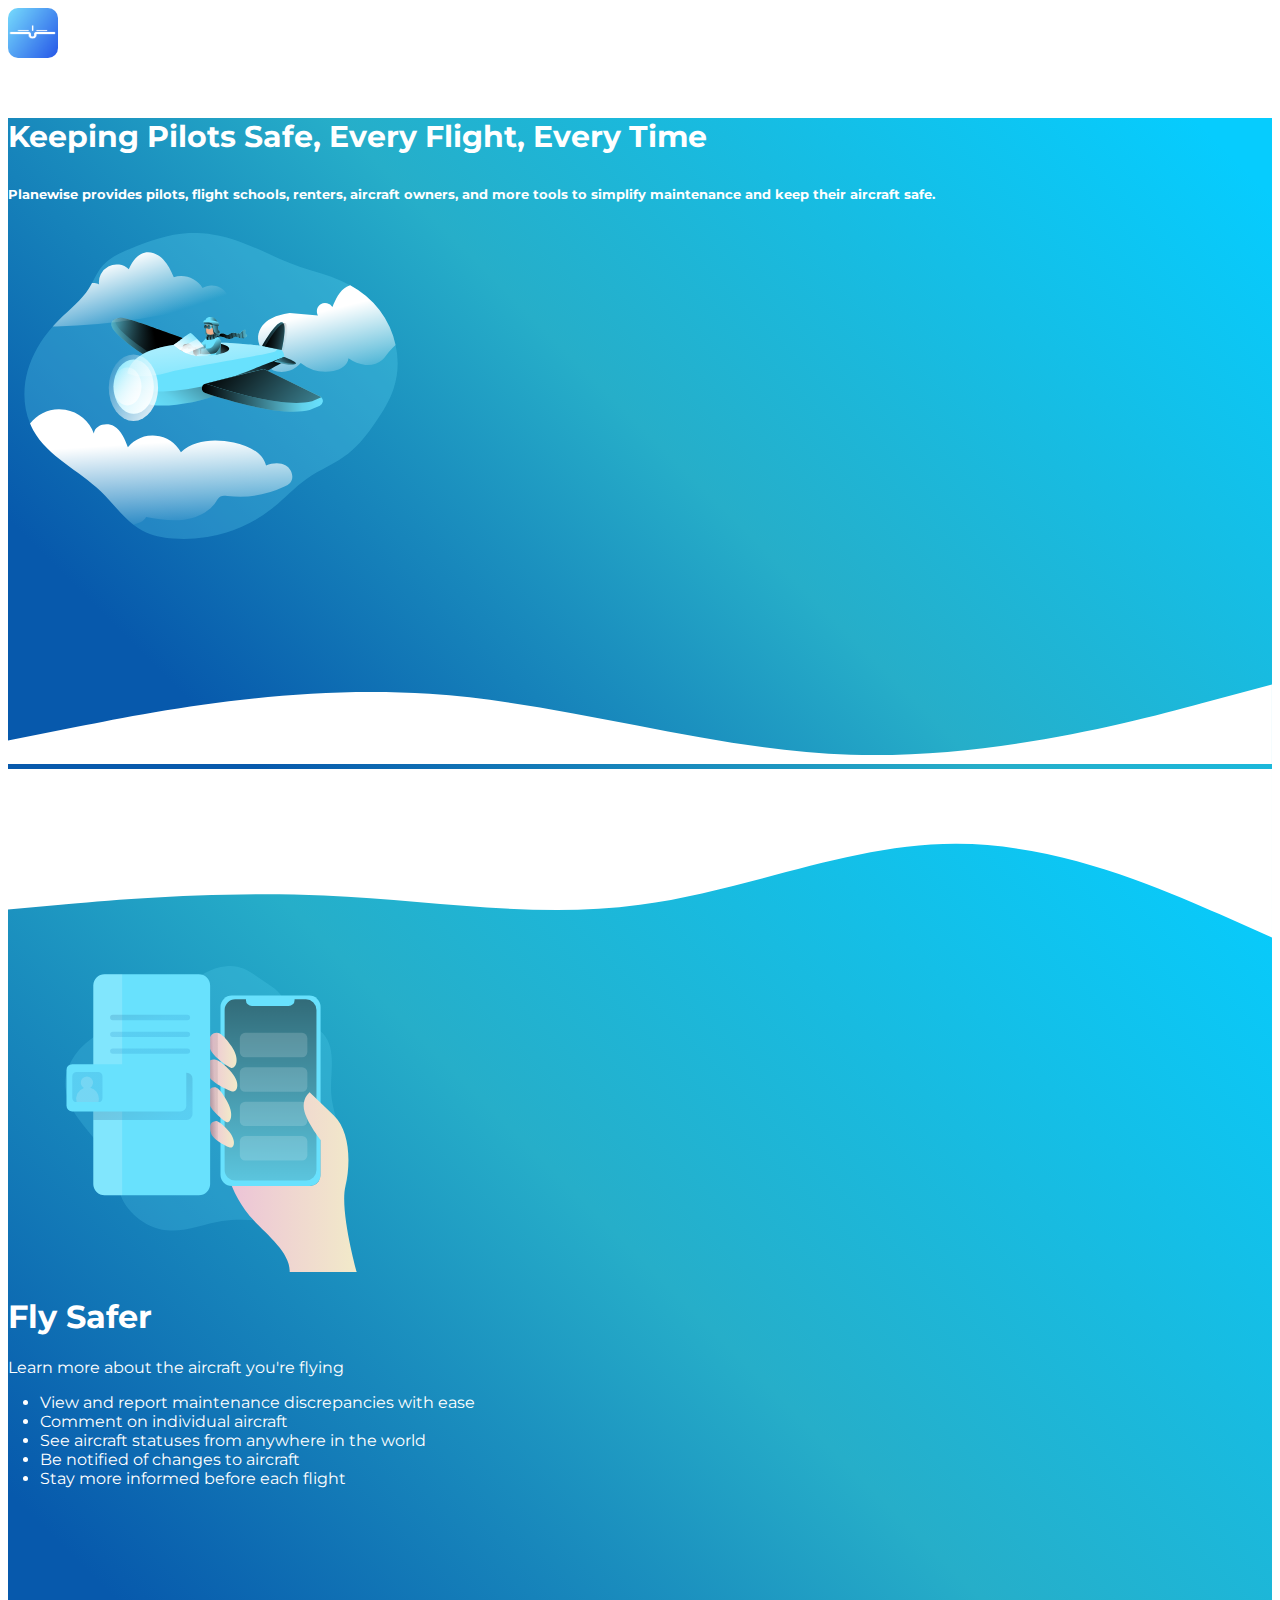
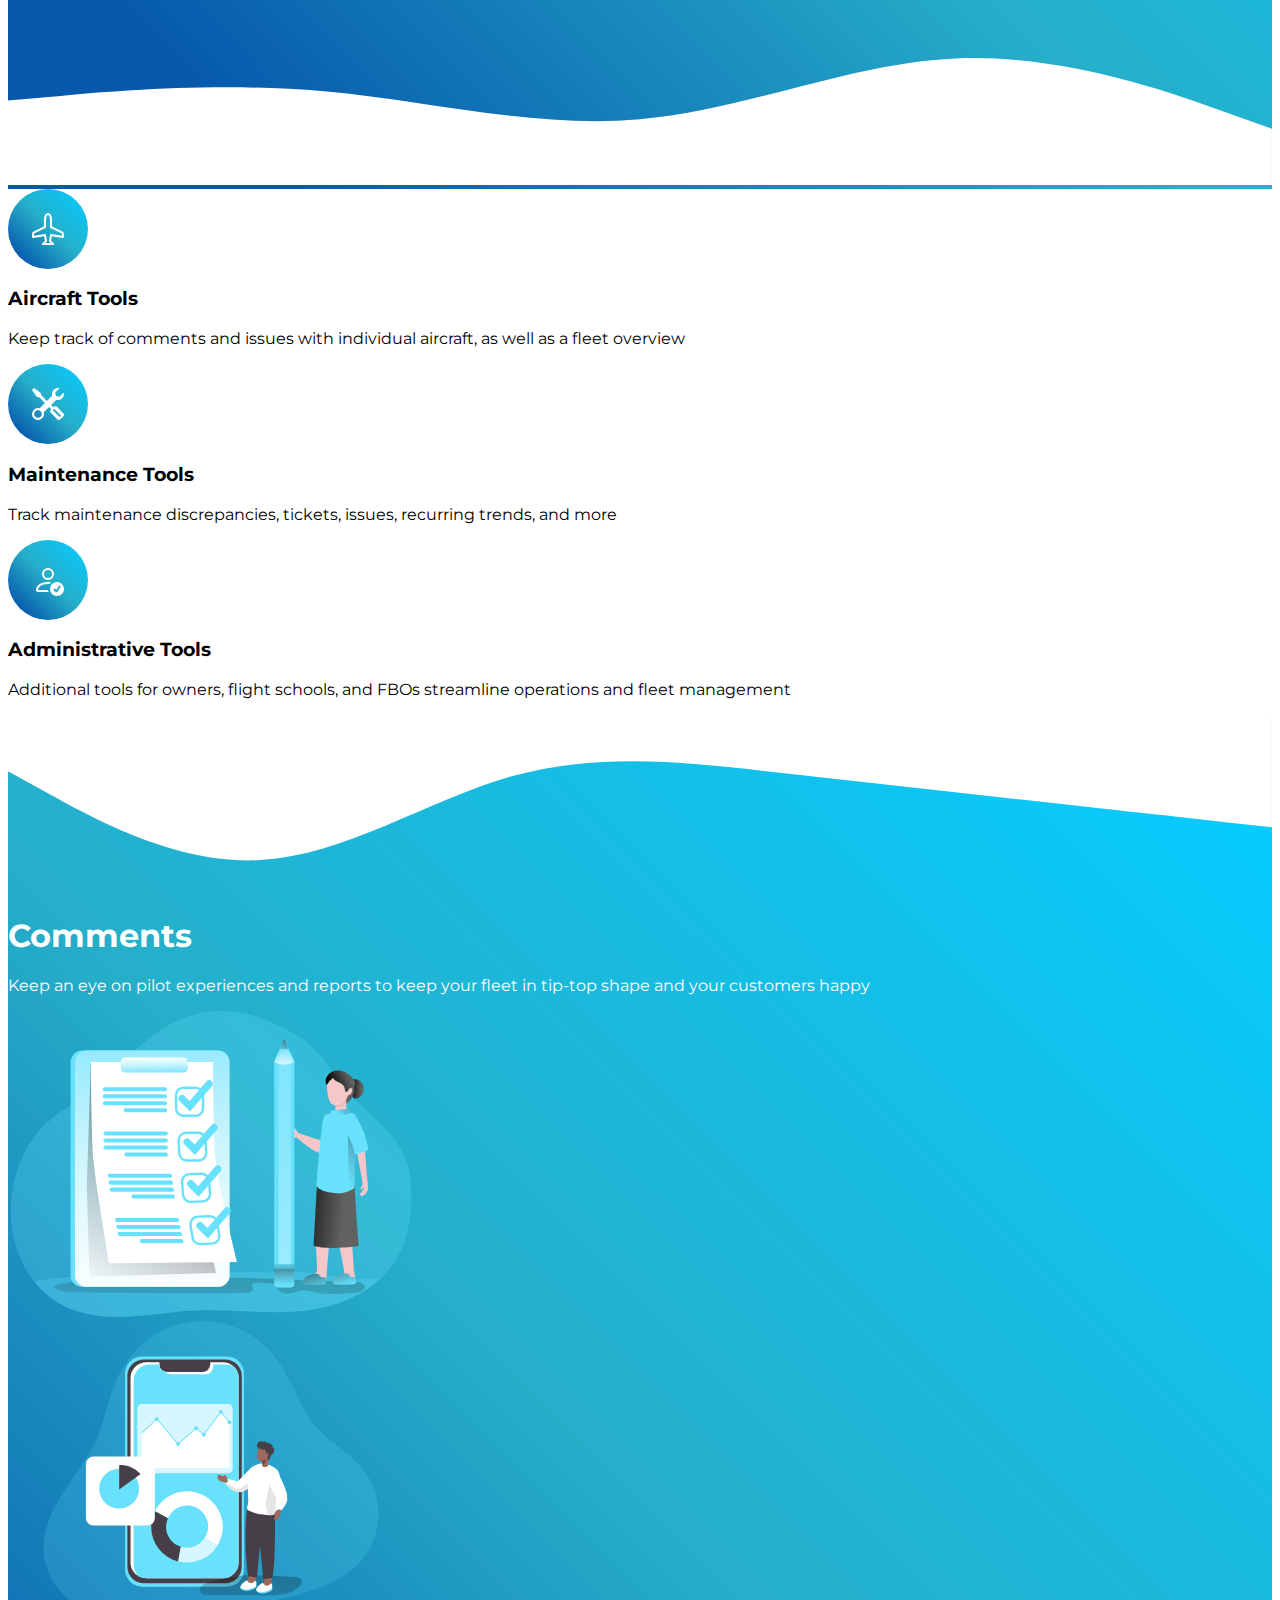
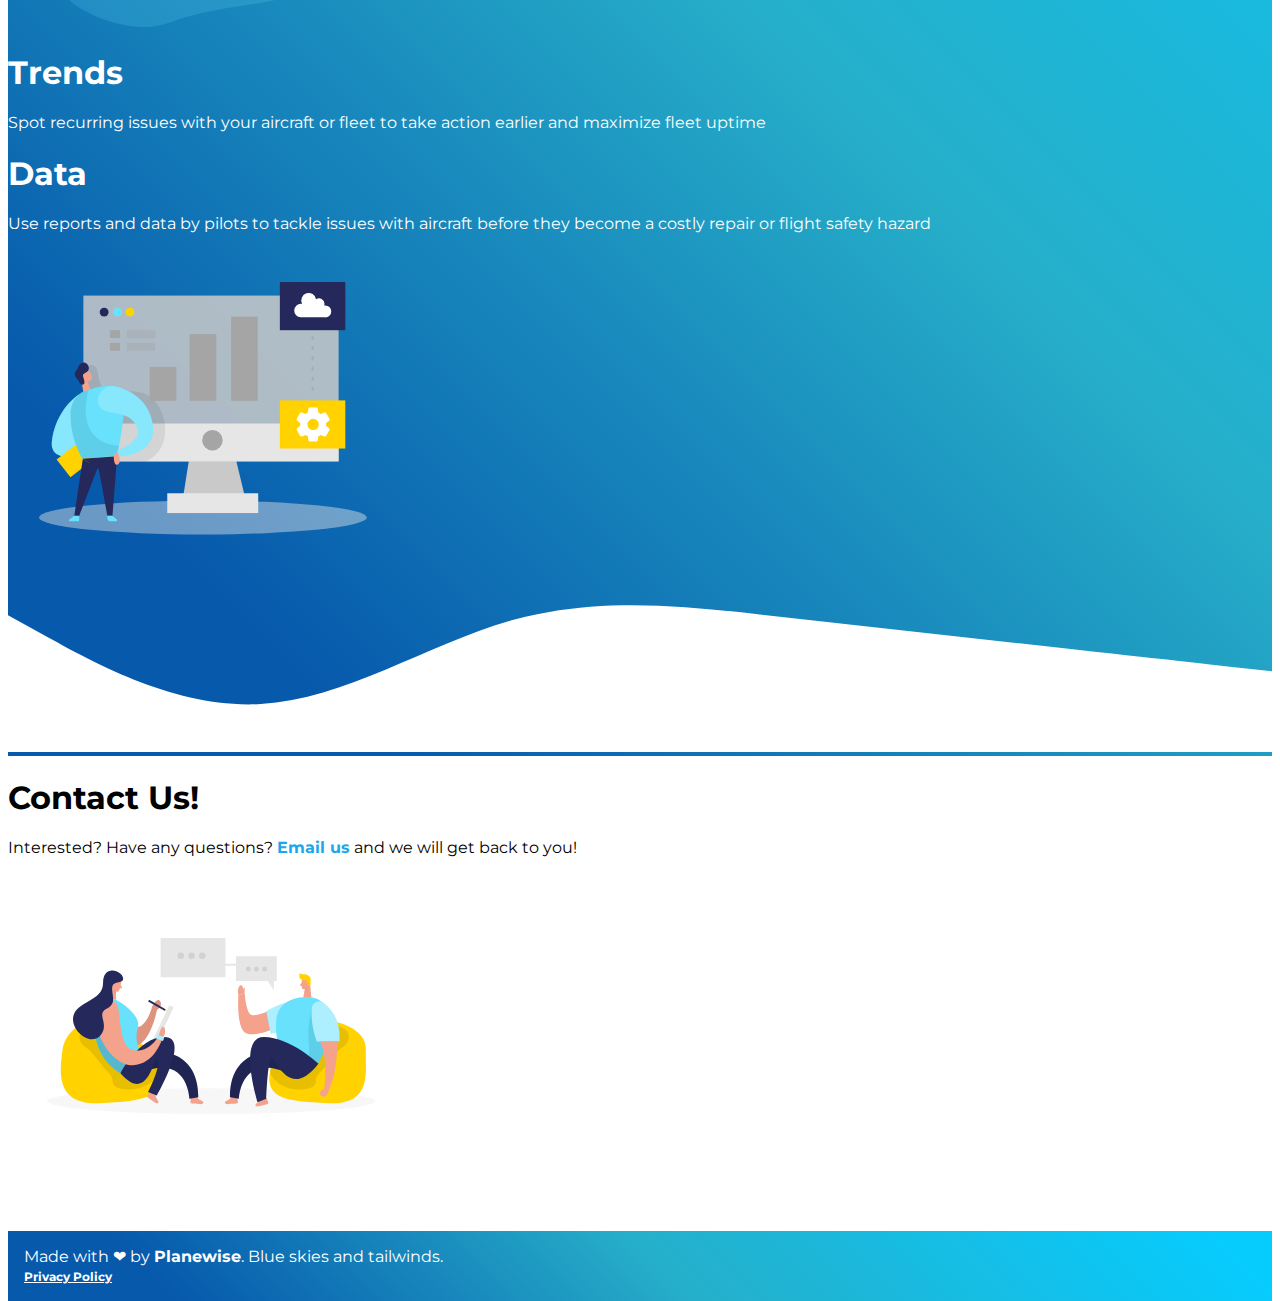
==== commit 8eb8f1e5: "Typo fixes" ====
--- a/index.html
+++ b/index.html
@@ -6,6 +6,7 @@
 <meta http-equiv="X-UA-Compatible" content="IE=edge">
 <meta name="viewport" content="width=device-width, initial-scale=1.0">
 <title>Planewise</title>
+<link rel="icon" href="Assets/Planewise Logo.png" type="image/png">
 <link href="https://cdn.jsdelivr.net/npm/bootstrap@5.3.0-alpha3/dist/css/bootstrap.min.css" rel="stylesheet"
     integrity="sha384-KK94CHFLLe+nY2dmCWGMq91rCGa5gtU4mk92HdvYe+M/SXH301p5ILy+dN9+nJOZ" crossorigin="anonymous">
 <link rel="stylesheet" href="styles.css" />
@@ -48,22 +49,6 @@
     </svg>
 </header>
 
-<!-- <section class="coreFeatures">
-    <div class="container">
-        <div class="row align-items-center justify-content-center">
-            <ul>
-                <li style="display:inline">Feature 1</li>
-                <li style="display:inline">Feature 2</li>
-                <li style="display:inline">Feature 3</li>
-                <li style="display:inline">Feature 4</li>
-
-            </ul> 
-            <p>Image will go here</p>
-        </div>
-    </div>
-
-</section> -->
-
 <section class="features gradient">
     <svg xmlns="http://www.w3.org/2000/svg" viewBox="0 0 1440 220">
         <path fill="#ffffff" fill-opacity="1"
@@ -77,7 +62,7 @@
                 <h1>Fly Safer</h1>
                 <p>Learn more about the aircraft you're flying</p>
                 <ul>
-                    <li>View and report maintenance discrepencies with ease</li>
+                    <li>View and report maintenance discrepancies with ease</li>
                     <li>Comment on individual aircraft</li>
                     <li>See aircraft statuses from anywhere in the world</li>
                     <li>Be notified of changes to aircraft</li>
@@ -117,7 +102,7 @@
                     </svg>
                 </div>
                 <h3>Maintenance Tools</h3>
-                <p>Track maintenance discrepancies, tickets, issues, reccuring trends, and more</p>
+                <p>Track maintenance discrepancies, tickets, issues, recurring trends, and more</p>
             </div>
             <div class="col-md-4">
                 <div class="icon gradient mb-4">
@@ -130,7 +115,7 @@
                     </svg>
                 </div>
                 <h3>Administrative Tools</h3>
-                <p>Additional tools for owners, FBOs, and flight schools to streamline operations and fleet management</p>
+                <p>Additional tools for owners, flight schools, and FBOs streamline operations and fleet management</p>
             </div>
         </div>
 
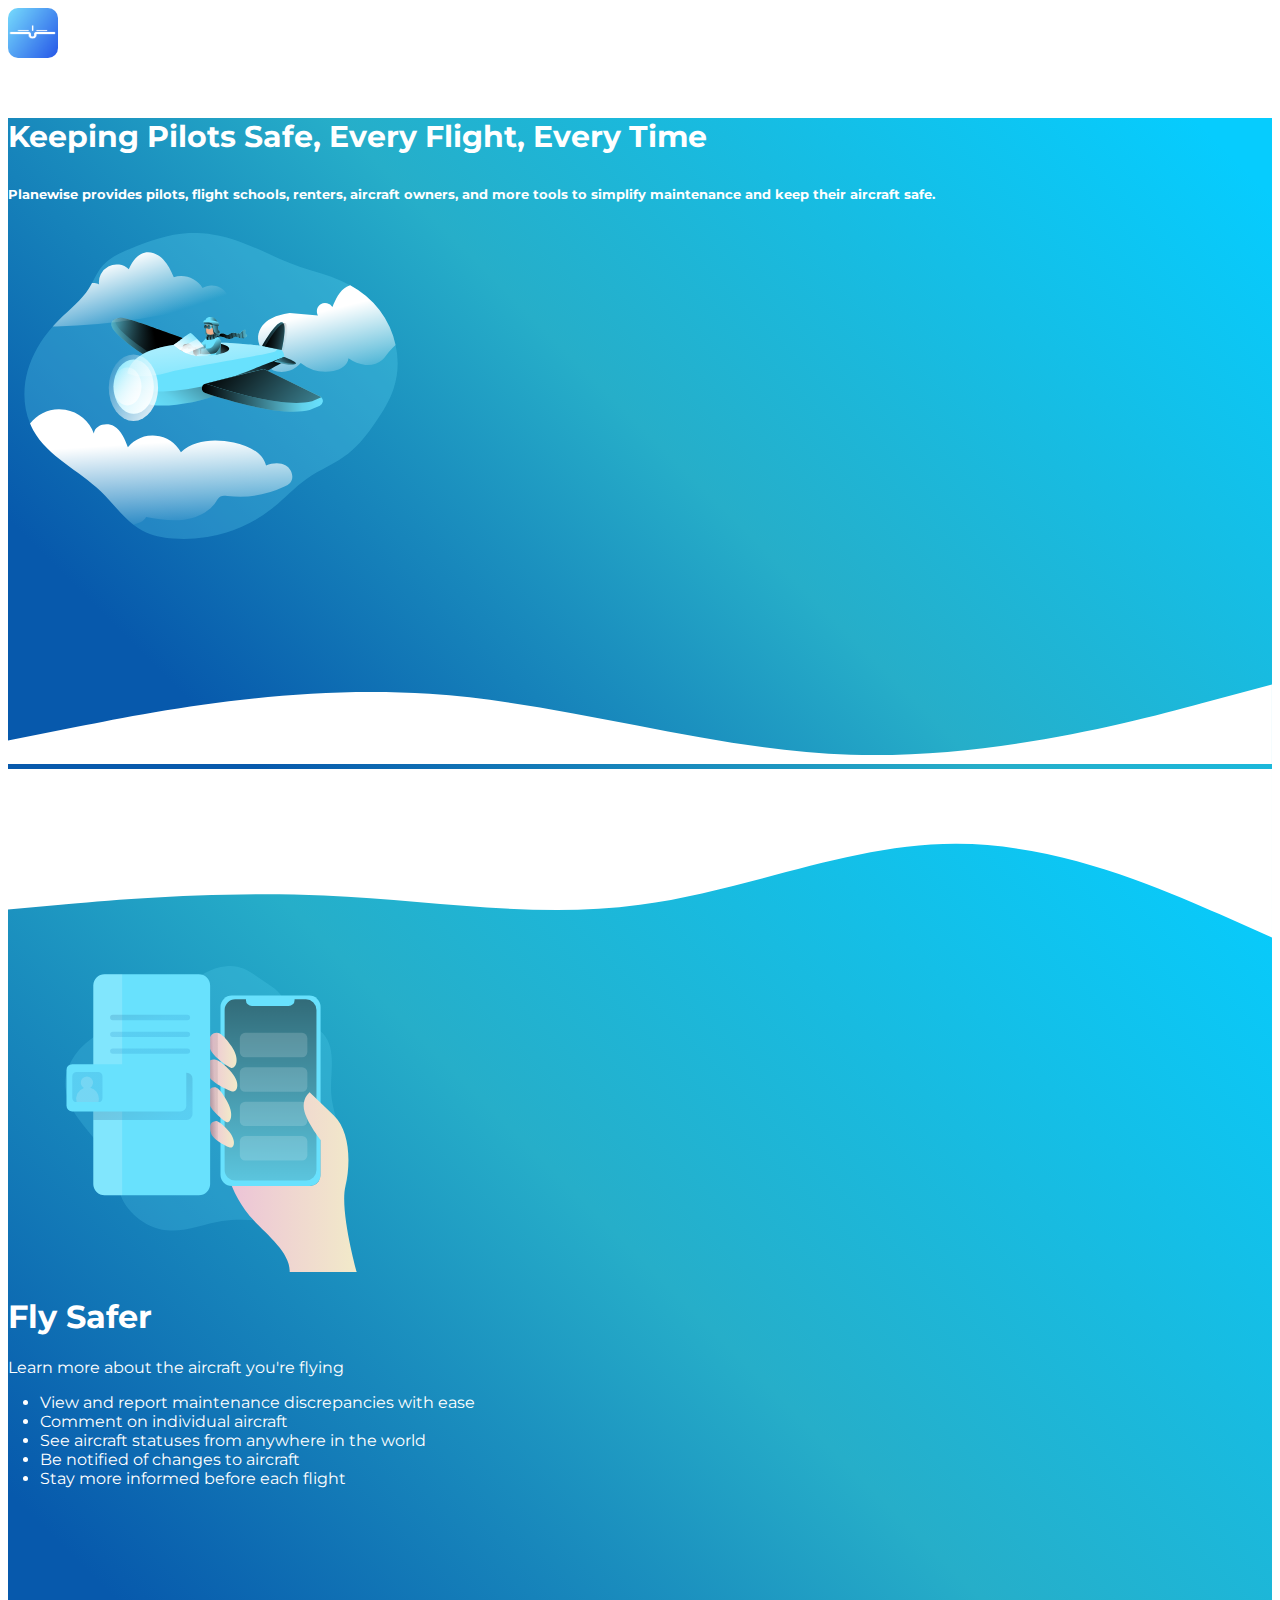
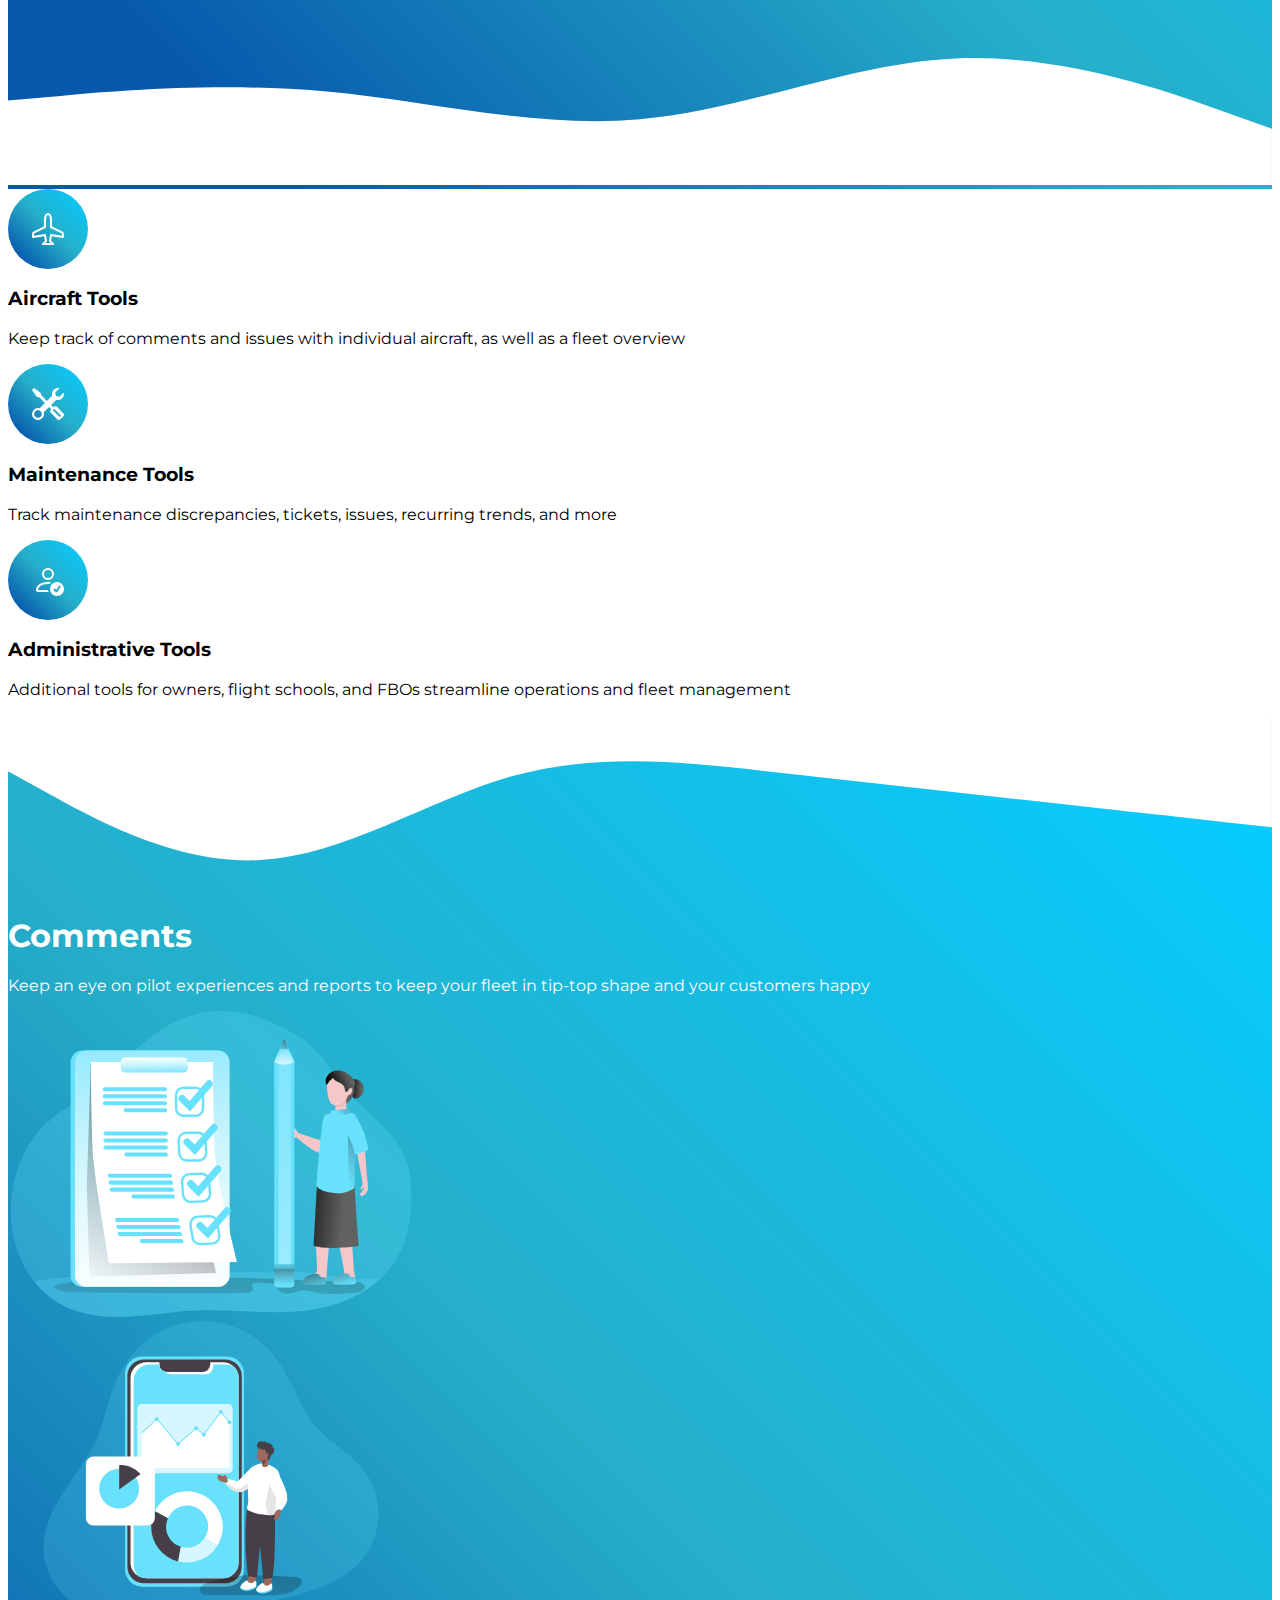
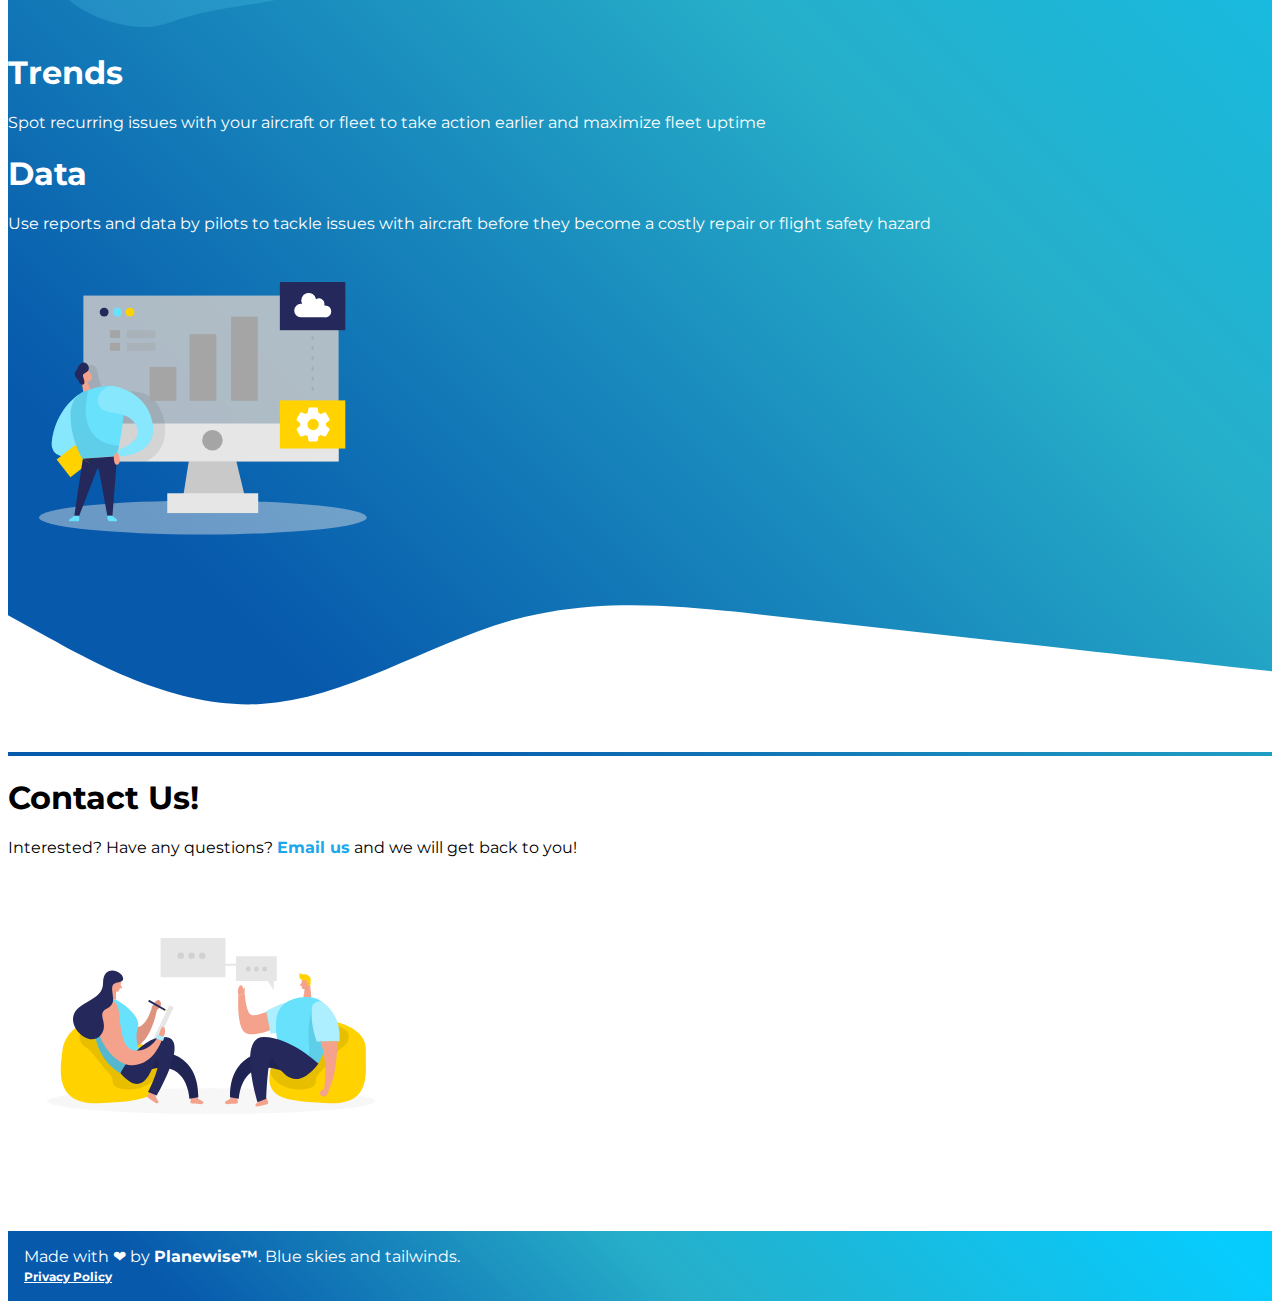
==== commit 1b0e7bbf: "Added TM to footer" ====
--- a/index.html
+++ b/index.html
@@ -24,11 +24,6 @@
             <a class="navbar-brand" href="#" style="flex: 1;">Planewise</a>
         </div>
     </nav>
-    
-    
-    
-    
-
 
 <header class="page-header gradient">
     <div class="container pt-3">
@@ -36,8 +31,6 @@
             <div class="col-md-5">
                 <h2>Keeping Pilots Safe, Every Flight, Every Time</h2>
                 <h6>Planewise provides pilots, flight schools, renters, aircraft owners, and more tools to simplify maintenance and keep their aircraft safe.</h6>
-
-                <!-- <button type="button" class="btn btn-outline-light btn-lg">Temp Button</button> -->
             </div>
             <div class="col-md-5"><img src="Assets/Pilot_Monochromatic.svg" alt="Pilot stock image"></div>
         </div>
@@ -122,37 +115,6 @@
     </div>
 </section>
 
-<!-- <section class="gallery">
-    <svg xmlns="http://www.w3.org/2000/svg" viewBox="0 0 1440 220">
-        <path fill="#ffffff" fill-opacity="1"
-            d="M0,64L48,69.3C96,75,192,85,288,106.7C384,128,480,160,576,149.3C672,139,768,85,864,64C960,43,1056,53,1152,64C1248,75,1344,85,1392,90.7L1440,96L1440,0L1392,0C1344,0,1248,0,1152,0C1056,0,960,0,864,0C768,0,672,0,576,0C480,0,384,0,288,0C192,0,96,0,48,0L0,0Z">
-        </path>
-    </svg>
-    <div class="container">
-        <div class="row">
-            <div class="col-md-10">
-                <h1>Screenshots</h1>
-                <p>
-                    Type about what you're seeing
-                </p>
-            </div>
-        </div>
-        <div class="row my-3 g-3">
-            <div class="col-md-4"><img src="Assets/jared-watney-2b6KgwY3SlA-unsplash.jpg" alt="Gallery Image 1"
-                    class="img-fluid"></div>
-            <div class="col-md-4"><img src="Assets/william-topa-7_4bU5tHRLQ-unsplash.jpg" alt="Gallery Image 1"
-                    class="img-fluid"></div>
-            <div class="col-md-4"><img src="Assets/william-topa-URUsoHZfCic-unsplash.jpg" alt="Gallery Image 1"
-                    class="img-fluid"></div>
-        </div>
-    </div>
-    <svg xmlns="http://www.w3.org/2000/svg" viewBox="0 0 1440 220">
-        <path fill="#ffffff" fill-opacity="1"
-            d="M0,64L48,69.3C96,75,192,85,288,106.7C384,128,480,160,576,149.3C672,139,768,85,864,64C960,43,1056,53,1152,64C1248,75,1344,85,1392,90.7L1440,96L1440,320L1392,320C1344,320,1248,320,1152,320C1056,320,960,320,864,320C768,320,672,320,576,320C480,320,384,320,288,320C192,320,96,320,48,320L0,320Z">
-        </path>
-    </svg>
-</section> -->
-
 <section class="services gradient">
     <svg xmlns="http://www.w3.org/2000/svg" viewBox="0 0 1440 200">
         <path fill="#ffffff" fill-opacity="1"
@@ -195,17 +157,6 @@
                 <h1>Contact Us!</h1>
                 <p>Interested? Have any questions? <a href = "mailto: info@planewise.cc" style = "color:#1AA7EC"><b>Email us</b></a>
                     and we will get back to you!</p>
-                <!-- <div class="mb-3">
-                    <label for="exampleFormControlInput1" class="form-label">Email address</label>
-                    <input type="email" class="form-control" id="exampleFormControlInput1"
-                        placeholder="name@example.com">
-                </div>
-                <div class="mb-3">
-                    <label for="exampleFormControlTextarea1" class="form-label">Message:</label>
-                    <textarea class="form-control" id="exampleFormControlTextarea1"
-                        placeholder="Type your message here!" rows="3"></textarea>
-                </div> -->
-                <!-- <button type="button" class="btn btn-outline-primary">Send</button> -->
             </div>
             <div class="col-md-5">
                 <img src="Assets/Consulting_Two Color.svg" alt="Contact Image">
@@ -216,7 +167,7 @@
 
 <footer class="gradient">
     <div class="container-fluid text-center">
-        <span>Made with &#10084; by <a href="https://planewiseapp.com"><b>Planewise</b></a>. Blue skies and
+        <span>Made with &#10084; by <a href="https://planewiseapp.com"><b>Planewise™</b></a>. Blue skies and
             tailwinds.</span>
             <br>
             <span style="font-size: 75%; background: inherit;"><b><u><a href="privacy.html">Privacy Policy</a></u></b></span>
